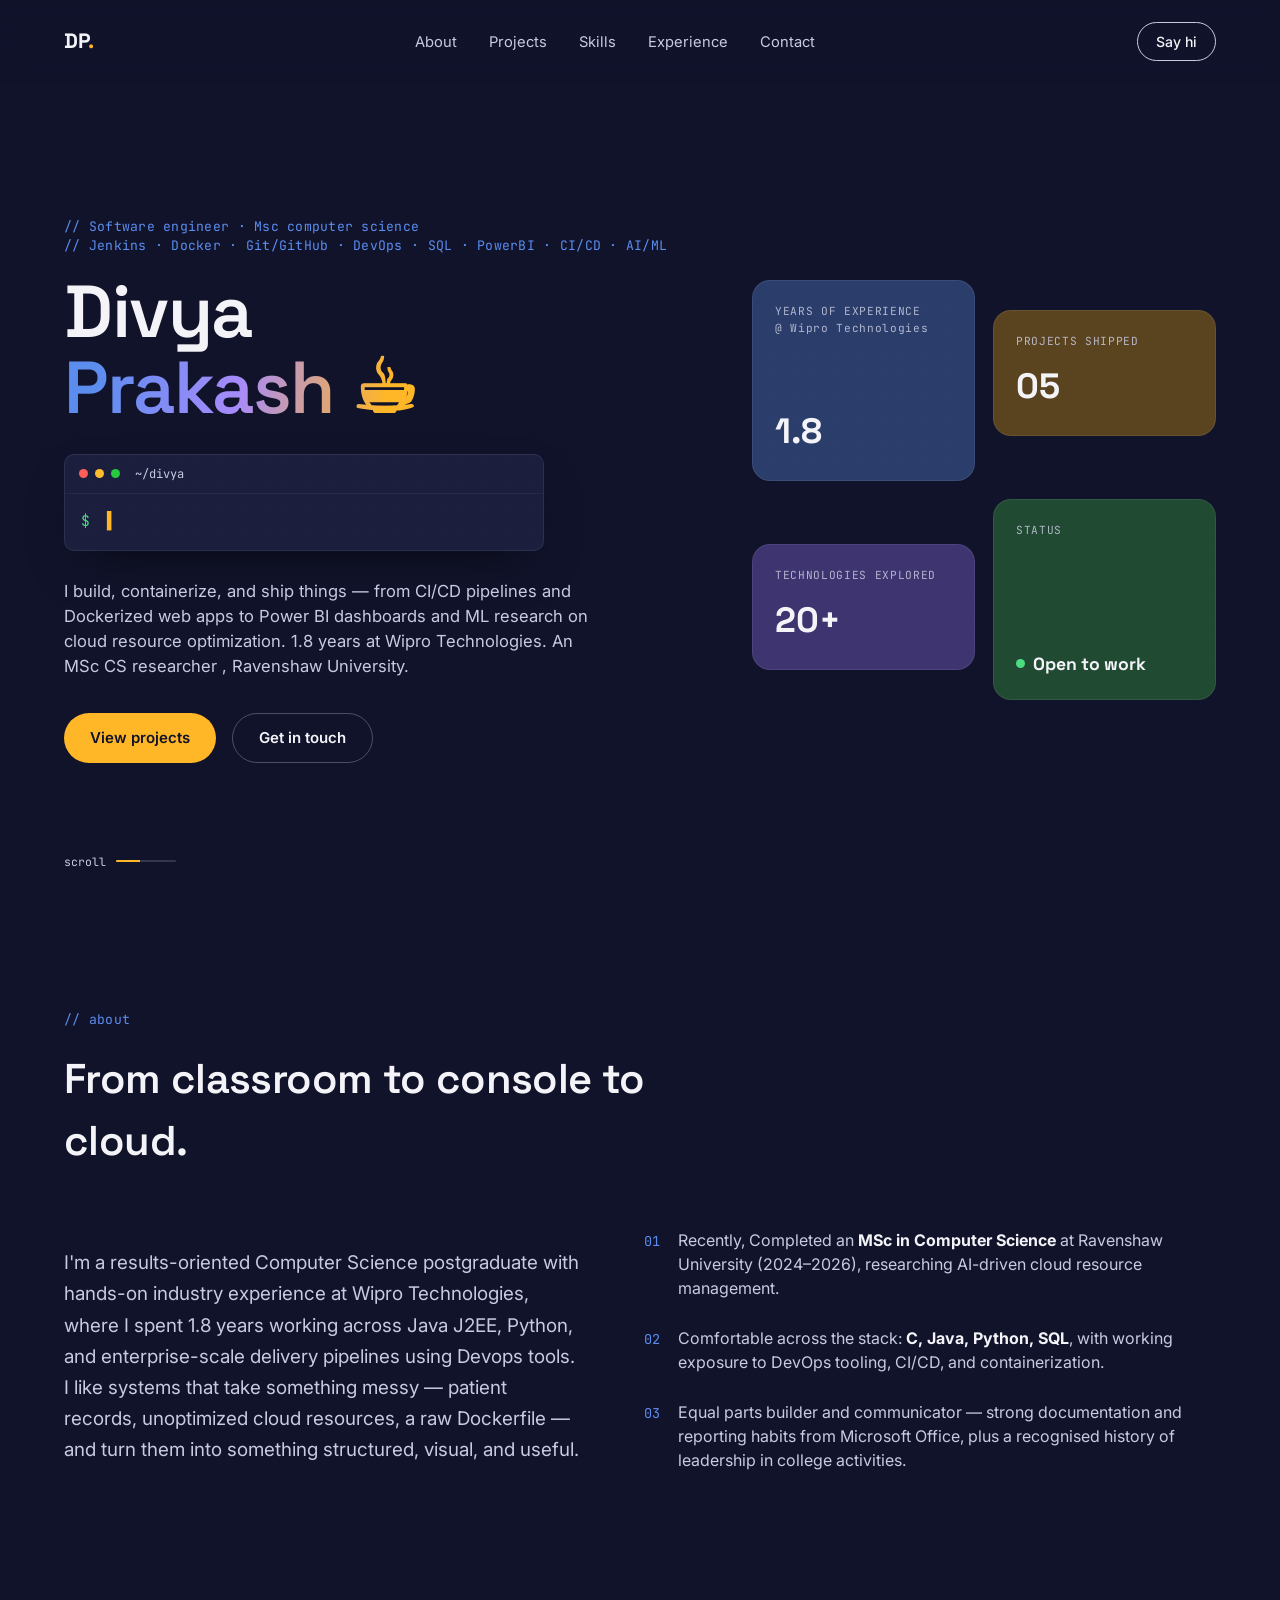
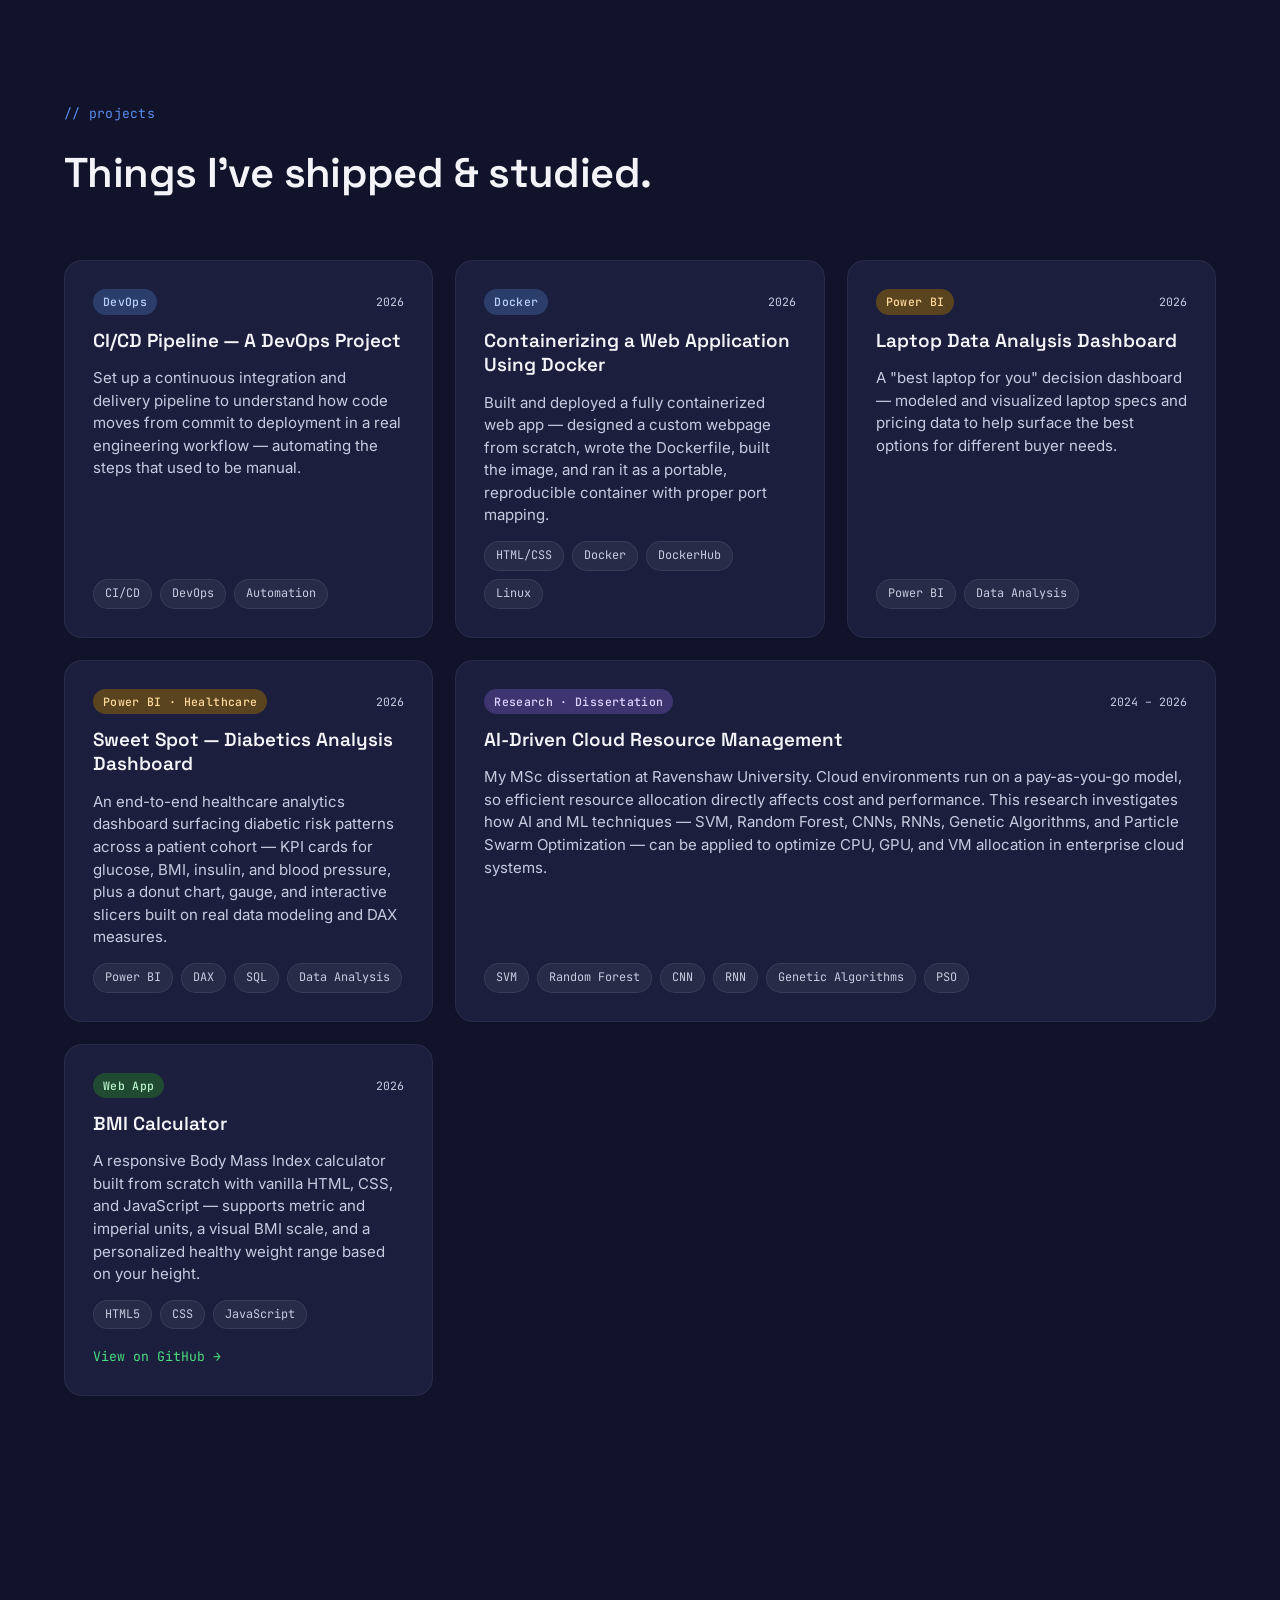
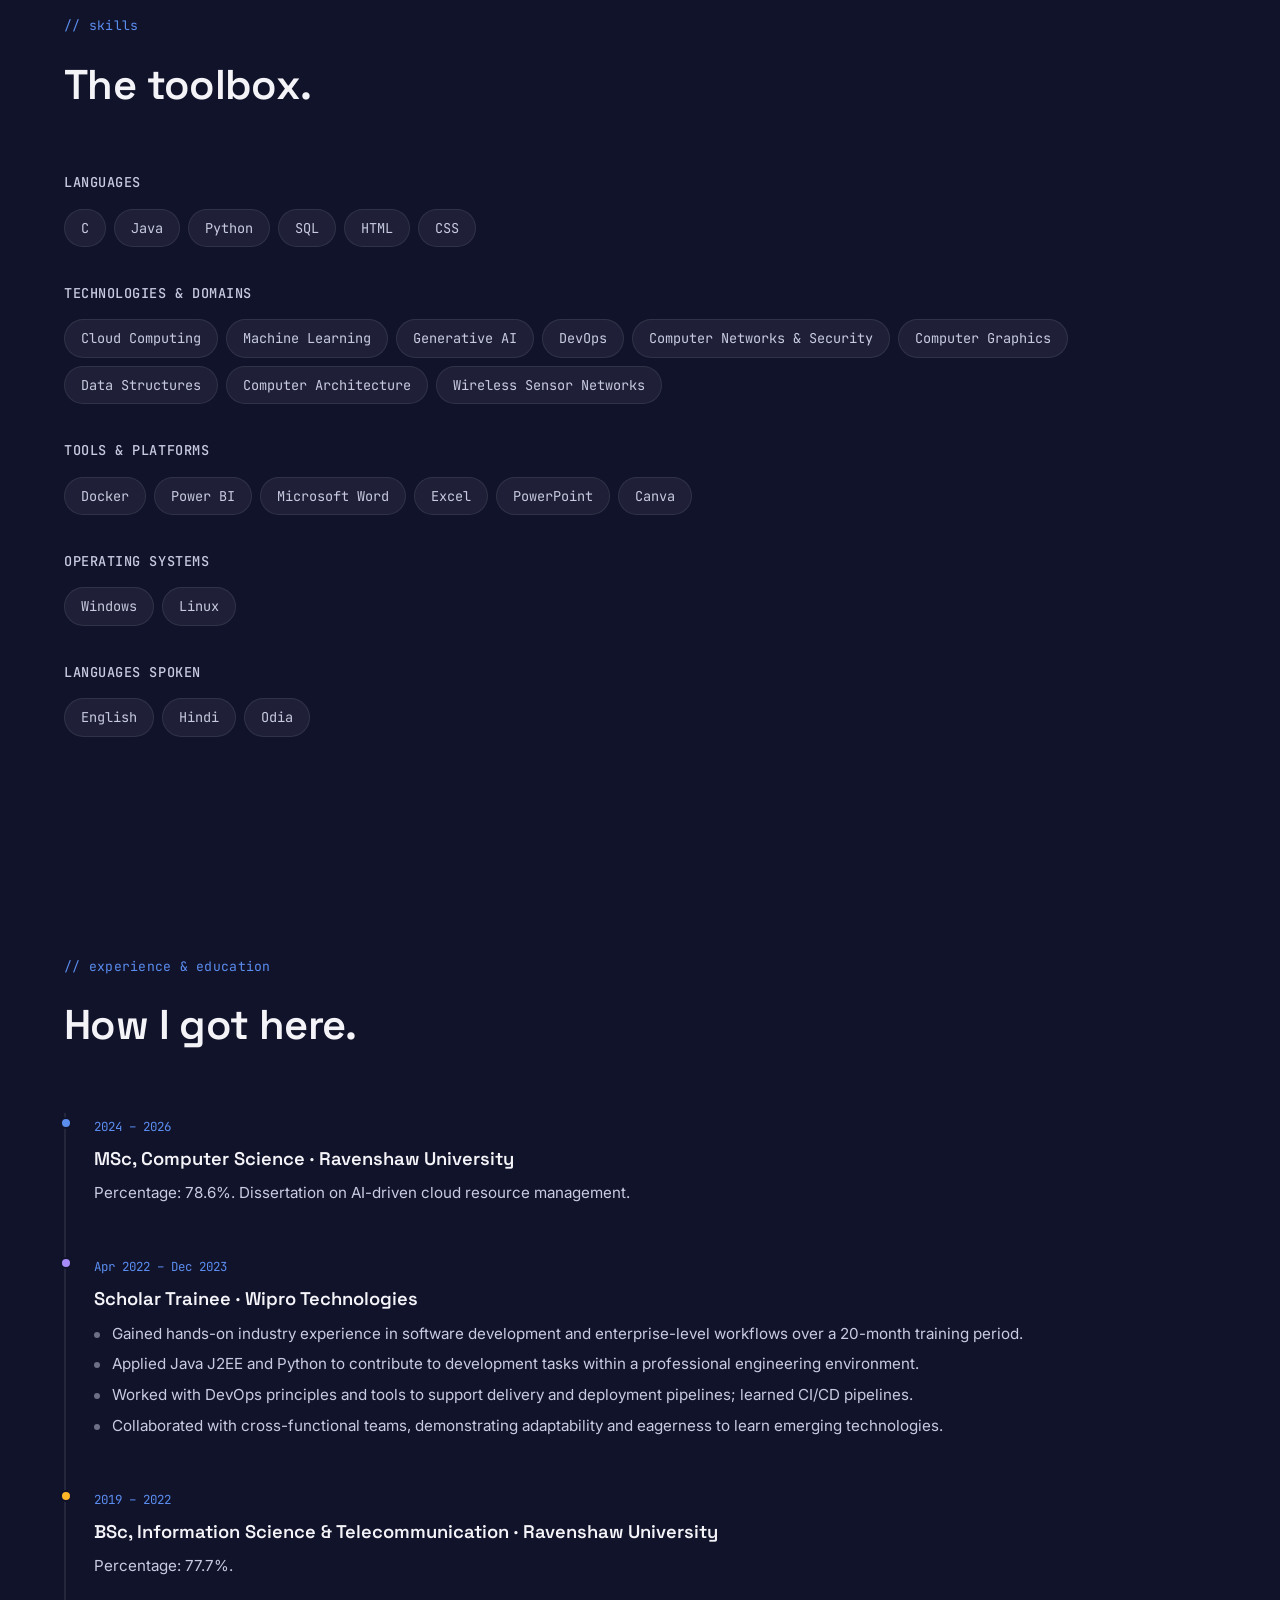
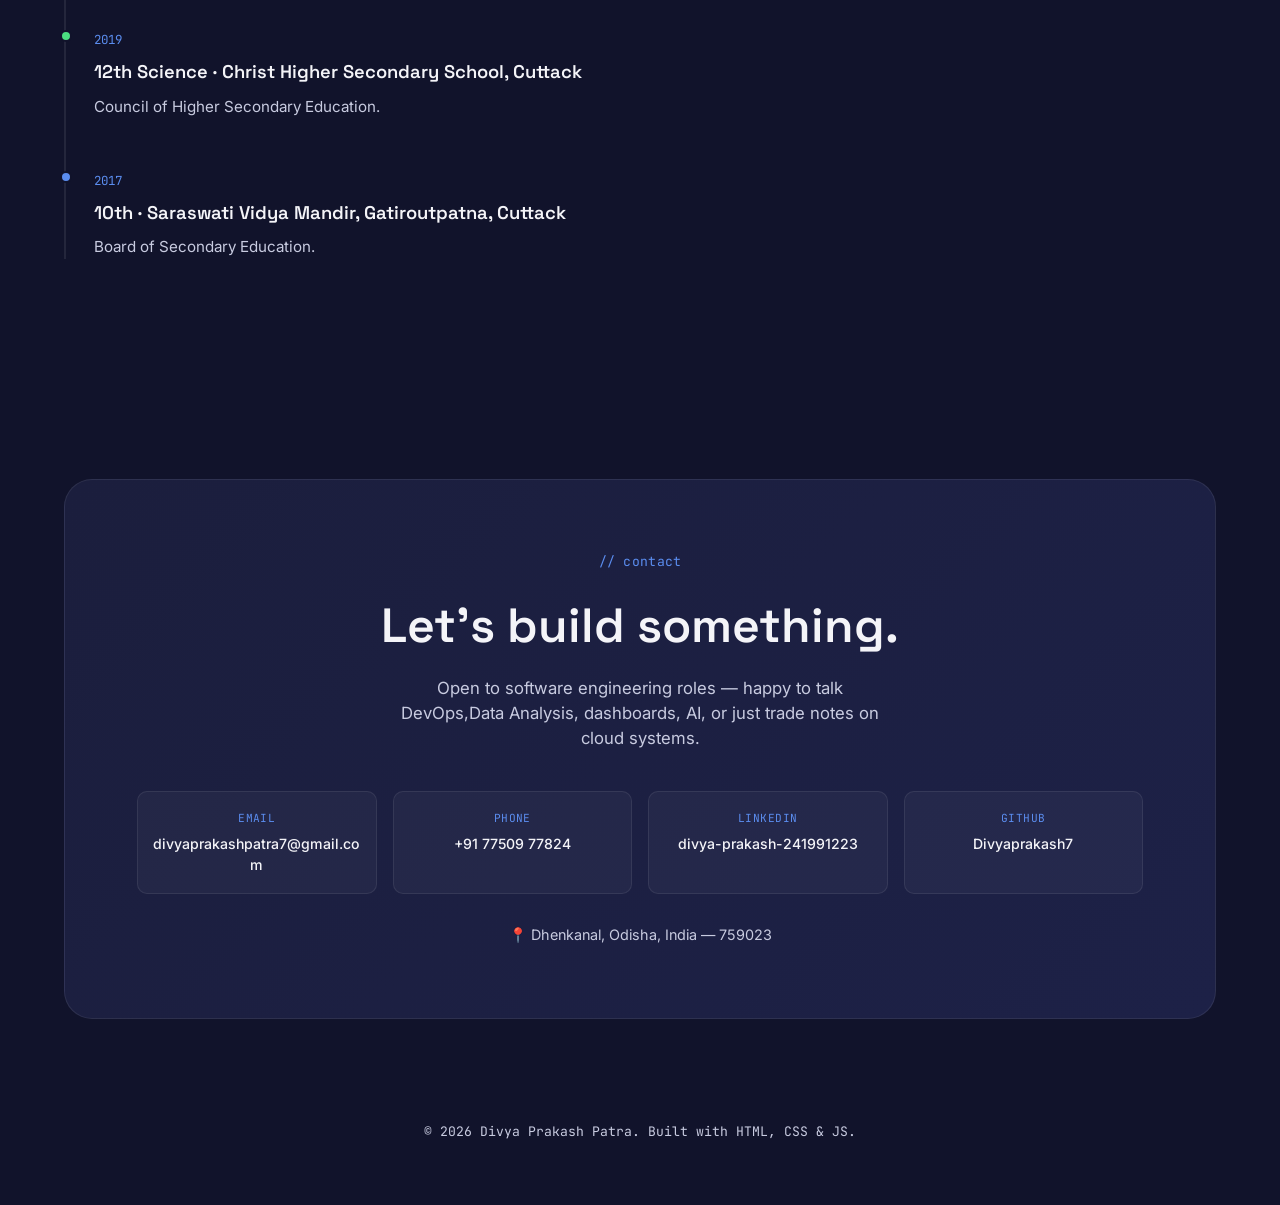
==== index.html @ 9c036144 "my firstv portfolio" ====
<!DOCTYPE html>
<html lang="en">
<head>
<meta charset="UTF-8">
<meta name="viewport" content="width=device-width, initial-scale=1.0">
<title>Divya Prakash Patra — Software Engineer</title>
<meta name="description" content="Portfolio of Divya Prakash Patra — Software Engineer, MSc Computer Science, building DevOps pipelines, dashboards, and AI-driven cloud research.">
<link rel="preconnect" href="https://fonts.googleapis.com">
<link rel="preconnect" href="https://fonts.gstatic.com" crossorigin>
<link href="https://fonts.googleapis.com/css2?family=Space+Grotesk:wght@500;600;700&family=Inter:wght@400;500;600;700&family=JetBrains+Mono:wght@400;500;600&display=swap" rel="stylesheet">
<link rel="stylesheet" href="style.css">
</head>
<body>

<div class="noise"></div>

<header class="nav">
  <a href="#top" class="nav__brand">DP<span class="dot">.</span></a>
  <nav class="nav__links">
    <a href="#about">About</a>
    <a href="#projects">Projects</a>
    <a href="#skills">Skills</a>
    <a href="#experience">Experience</a>
    <a href="#contact">Contact</a>
  </nav>
  <a href="#contact" class="nav__cta">Say hi</a>
  <button class="nav__burger" id="burger" aria-label="Toggle menu" aria-expanded="false">
    <span></span><span></span><span></span>
  </button>
</header>

<div class="mobile-menu" id="mobileMenu">
  <a href="#about">About</a>
  <a href="#projects">Projects</a>
  <a href="#skills">Skills</a>
  <a href="#experience">Experience</a>
  <a href="#contact">Contact</a>
</div>

<main id="top">

  <!-- HERO -->
  <section class="hero">
    <div class="hero__grid">
      <div class="hero__copy">
        <p class="eyebrow">// Software engineer · Msc computer science 
          <br>// Jenkins · Docker · Git/GitHub · DevOps · SQL  · PowerBI · CI/CD ·   AI/ML </p>
        <h1 class="hero__title">
          Divya<br>
          <span class="accent-sweep">Prakash ☕︎</span>
        </h1>
        <div class="terminal" id="terminal" aria-hidden="true">
          <div class="terminal__bar">
            <span class="dotr"></span><span class="dotr"></span><span class="dotr"></span>
            <span class="terminal__label">~/divya</span>
          </div>
          <div class="terminal__body">
            <span class="prompt">$</span> <span id="typed"></span><span class="cursor">▌</span>
          </div>
        </div>
        <p class="hero__sub">
          I build, containerize, and ship things — from CI/CD pipelines and Dockerized
          web apps to Power BI dashboards and ML research on cloud resource optimization.
          1.8 years at Wipro Technologies. An MSc CS researcher , Ravenshaw University.
        </p>
        <div class="hero__actions">
          <a href="#projects" class="btn btn--primary">View projects</a>
          <a href="#contact" class="btn btn--ghost">Get in touch</a>
        </div>
      </div>

      <div class="hero__panel" aria-hidden="true">
        <div class="kpi-card kpi-card--1">
          <span class="kpi-card__label">YEARS OF EXPERIENCE<br>@ Wipro Technologies</span>
          <span class="kpi-card__value">1.8</span>
        </div>
        <div class="kpi-card kpi-card--2">
          <span class="kpi-card__label">PROJECTS SHIPPED</span>
          <span class="kpi-card__value">05</span>
        </div>
        <div class="kpi-card kpi-card--3">
          <span class="kpi-card__label">TECHNOLOGIES EXPLORED</span>
          <span class="kpi-card__value">20+</span>
        </div>
        <div class="kpi-card kpi-card--4">
          <span class="kpi-card__label">STATUS</span>
          <span class="kpi-card__value kpi-card__value--status">
            <span class="pulse-dot"></span>Open to work
          </span>
        </div>
      </div>
    </div>
    <div class="scroll-cue" aria-hidden="true">
      <span>scroll</span>
      <div class="scroll-line"><div class="scroll-line__fill"></div></div>
    </div>
  </section>

  <!-- ABOUT -->
  <section class="about" id="about">
    <div class="section-head">
      <p class="eyebrow">// about</p>
      <h2>From classroom to console to cloud.</h2>
    </div>
    <div class="about__grid">
      <p class="about__lead">
        I'm a results-oriented Computer Science postgraduate with hands-on industry
        experience at Wipro Technologies, where I spent 1.8 years working across
        Java J2EE, Python, and enterprise-scale delivery pipelines using Devops tools. I like systems
        that take something messy — patient records, unoptimized cloud resources,
        a raw Dockerfile — and turn them into something structured, visual, and useful.
      </p>
      <div class="about__facts">
        <div class="fact">
          <span class="fact__num">01</span>
          <p>Recently, Completed an <strong>MSc in Computer Science</strong> at Ravenshaw
            University (2024–2026), researching AI-driven cloud resource management.</p>
        </div>
        <div class="fact">
          <span class="fact__num">02</span>
          <p>Comfortable across the stack: <strong>C, Java, Python, SQL</strong>, with
            working exposure to DevOps tooling, CI/CD, and containerization.</p>
        </div>
        <div class="fact">
          <span class="fact__num">03</span>
          <p>Equal parts builder and communicator — strong documentation and reporting
            habits from Microsoft Office, plus a recognised history of leadership in
            college activities.</p>
        </div>
      </div>
    </div>
  </section>

  <!-- PROJECTS -->
  <section class="projects" id="projects">
    <div class="section-head">
      <p class="eyebrow">// projects</p>
      <h2>Things I've shipped &amp; studied.</h2>
    </div>

    <div class="project-grid">

      <article class="project-card project-card--blue">
        <div class="project-card__top">
          <span class="project-card__tag">DevOps</span>
          <span class="project-card__date">2026</span>
        </div>
        <h3>CI/CD Pipeline — A DevOps Project</h3>
        <p>Set up a continuous integration and delivery pipeline to understand how code
          moves from commit to deployment in a real engineering workflow — automating
          the steps that used to be manual.</p>
        <div class="chip-row">
          <span class="chip">CI/CD</span><span class="chip">DevOps</span><span class="chip">Automation</span>
        </div>
      </article>

      <article class="project-card project-card--blue">
        <div class="project-card__top">
          <span class="project-card__tag">Docker</span>
          <span class="project-card__date">2026</span>
        </div>
        <h3>Containerizing a Web Application Using Docker</h3>
        <p>Built and deployed a fully containerized web app — designed a custom
          webpage from scratch, wrote the Dockerfile, built the image, and ran it as
          a portable, reproducible container with proper port mapping.</p>
        <div class="chip-row">
          <span class="chip">HTML/CSS</span><span class="chip">Docker</span><span class="chip">DockerHub</span><span class="chip">Linux</span>
        </div>
      </article>

      <article class="project-card project-card--amber">
        <div class="project-card__top">
          <span class="project-card__tag">Power BI</span>
          <span class="project-card__date">2026</span>
        </div>
        <h3>Laptop Data Analysis Dashboard</h3>
        <p>A "best laptop for you" decision dashboard — modeled and visualized laptop
          specs and pricing data to help surface the best options for different
          buyer needs.</p>
        <div class="chip-row">
          <span class="chip">Power BI</span><span class="chip">Data Analysis</span>
        </div>
      </article>

      <article class="project-card project-card--amber">
        <div class="project-card__top">
          <span class="project-card__tag">Power BI · Healthcare</span>
          <span class="project-card__date">2026</span>
        </div>
        <h3>Sweet Spot — Diabetics Analysis Dashboard</h3>
        <p>An end-to-end healthcare analytics dashboard surfacing diabetic risk
          patterns across a patient cohort — KPI cards for glucose, BMI, insulin,
          and blood pressure, plus a donut chart, gauge, and interactive slicers
          built on real data modeling and DAX measures.</p>
        <div class="chip-row">
          <span class="chip">Power BI</span><span class="chip">DAX</span><span class="chip">SQL</span><span class="chip">Data Analysis</span>
        </div>
      </article>

      <article class="project-card project-card--violet project-card--wide">
        <div class="project-card__top">
          <span class="project-card__tag">Research · Dissertation</span>
          <span class="project-card__date">2024 – 2026</span>
        </div>
        <h3>AI-Driven Cloud Resource Management</h3>
        <p>My MSc dissertation at Ravenshaw University. Cloud environments run on a
          pay-as-you-go model, so efficient resource allocation directly affects cost
          and performance. This research investigates how AI and ML techniques —
          SVM, Random Forest, CNNs, RNNs, Genetic Algorithms, and Particle Swarm
          Optimization — can be applied to optimize CPU, GPU, and VM allocation in
          enterprise cloud systems.</p>
        <div class="chip-row">
          <span class="chip">SVM</span><span class="chip">Random Forest</span><span class="chip">CNN</span><span class="chip">RNN</span><span class="chip">Genetic Algorithms</span><span class="chip">PSO</span>
        </div>
      </article>

      <article class="project-card project-card--green">
        <div class="project-card__top">
          <span class="project-card__tag">Web App</span>
          <span class="project-card__date">2026</span>
        </div>
        <h3>BMI Calculator</h3>
        <p>A responsive Body Mass Index calculator built from scratch with vanilla
          HTML, CSS, and JavaScript — supports metric and imperial units, a visual
          BMI scale, and a personalized healthy weight range based on your height.</p>
        <div class="chip-row">
          <span class="chip">HTML5</span><span class="chip">CSS</span><span class="chip">JavaScript</span>
        </div>
        <a href="https://github.com/Divyaprakash7/BMI" target="_blank" rel="noopener" class="project-card__link">
          View on GitHub →
        </a>
      </article>

    </div>
  </section>

  <!-- SKILLS -->
  <section class="skills" id="skills">
    <div class="section-head">
      <p class="eyebrow">// skills</p>
      <h2>The toolbox.</h2>
    </div>
    <div class="skills__grid">
      <div class="skill-block">
        <h3>Languages</h3>
        <div class="chip-row">
          <span class="chip chip--lg">C</span>
          <span class="chip chip--lg">Java</span>
          <span class="chip chip--lg">Python</span>
          <span class="chip chip--lg">SQL</span>
          <span class="chip chip--lg">HTML</span>
          <span class="chip chip--lg">CSS</span>
        </div>
      </div>
      <div class="skill-block">
        <h3>Technologies &amp; Domains</h3>
        <div class="chip-row">
          <span class="chip chip--lg">Cloud Computing</span>
          <span class="chip chip--lg">Machine Learning</span>
          <span class="chip chip--lg">Generative AI</span>
          <span class="chip chip--lg">DevOps</span>
          <span class="chip chip--lg">Computer Networks &amp; Security</span>
          <span class="chip chip--lg">Computer Graphics</span>
          <span class="chip chip--lg">Data Structures</span>
          <span class="chip chip--lg">Computer Architecture</span>
          <span class="chip chip--lg">Wireless Sensor Networks</span>
        </div>
      </div>
      <div class="skill-block">
        <h3>Tools &amp; Platforms</h3>
        <div class="chip-row">
          <span class="chip chip--lg">Docker</span>
          <span class="chip chip--lg">Power BI</span>
          <span class="chip chip--lg">Microsoft Word</span>
          <span class="chip chip--lg">Excel</span>
          <span class="chip chip--lg">PowerPoint</span>
          <span class="chip chip--lg">Canva</span>
        </div>
      </div>
      <div class="skill-block">
        <h3>Operating Systems</h3>
        <div class="chip-row">
          <span class="chip chip--lg">Windows</span>
          <span class="chip chip--lg">Linux</span>
        </div>
      </div>
      <div class="skill-block">
        <h3>Languages spoken</h3>
        <div class="chip-row">
          <span class="chip chip--lg">English</span>
          <span class="chip chip--lg">Hindi</span>
          <span class="chip chip--lg">Odia</span>
        </div>
      </div>
    </div>
  </section>

  <!-- EXPERIENCE / EDUCATION -->
  <section class="timeline" id="experience">
    <div class="section-head">
      <p class="eyebrow">// experience &amp; education</p>
      <h2>How I got here.</h2>
    </div>

    <div class="timeline__track">

      <div class="t-item">
        <div class="t-item__dot t-item__dot--blue"></div>
        <div class="t-item__content">
           <span class="t-item__date">2024 – 2026</span>
          <h3>MSc, Computer Science · Ravenshaw University</h3>
          <p>Percentage: 78.6%. Dissertation on AI-driven cloud resource management.</p>

        </div>
      </div>

      <div class="t-item">
        <div class="t-item__dot t-item__dot--violet"></div>
        <div class="t-item__content">
           <span class="t-item__date">Apr 2022 – Dec 2023</span>
          <h3>Scholar Trainee · Wipro Technologies</h3>
          <ul>
            <li>Gained hands-on industry experience in software development and enterprise-level workflows over a 20-month training period.</li>
            <li>Applied Java J2EE and Python to contribute to development tasks within a professional engineering environment.</li>
            <li>Worked with DevOps principles and tools to support delivery and deployment pipelines; learned CI/CD pipelines.</li>
            <li>Collaborated with cross-functional teams, demonstrating adaptability and eagerness to learn emerging technologies.</li>
          </ul>
        </div>
      </div>

      <div class="t-item">
        <div class="t-item__dot t-item__dot--amber"></div>
        <div class="t-item__content">
          <span class="t-item__date">2019 – 2022</span>
          <h3>BSc, Information Science &amp; Telecommunication · Ravenshaw University</h3>
          <p>Percentage: 77.7%.</p>
        </div>
      </div>

      <div class="t-item">
        <div class="t-item__dot t-item__dot--green"></div>
        <div class="t-item__content">
          <span class="t-item__date">2019</span>
          <h3>12th Science · Christ Higher Secondary School, Cuttack</h3>
          <p>Council of Higher Secondary Education.</p>
        </div>
      </div>

      <div class="t-item">
        <div class="t-item__dot t-item__dot--blue"></div>
        <div class="t-item__content">
          <span class="t-item__date">2017</span>
          <h3>10th · Saraswati Vidya Mandir, Gatiroutpatna, Cuttack</h3>
          <p>Board of Secondary Education.</p>
        </div>
      </div>

    </div>
  </section>

  <!-- CONTACT -->
  <section class="contact" id="contact">
    <div class="contact__card">
      <p class="eyebrow">// contact</p>
      <h2>Let's build something.</h2>
      <p class="contact__sub">Open to software engineering roles — happy to talk DevOps,Data Analysis,
        dashboards, AI, or just trade notes on cloud systems.</p>

      <div class="contact__grid">
        <a class="contact__item" href="mailto:divyaprakashpatra7@gmail.com">
          <span class="contact__label">Email</span>
          <span class="contact__value">divyaprakashpatra7@gmail.com</span>
        </a>
        <a class="contact__item" href="tel:+917750977824">
          <span class="contact__label">Phone</span>
          <span class="contact__value">+91 77509 77824</span>
        </a>
        <a class="contact__item" href="https://www.linkedin.com/in/divya-prakash-241991223/" target="_blank" rel="noopener">
          <span class="contact__label">LinkedIn</span>
          <span class="contact__value">divya-prakash-241991223</span>
        </a>
        <a class="contact__item" href="https://github.com/Divyaprakash7" target="_blank" rel="noopener">
          <span class="contact__label">GitHub</span>
          <span class="contact__value">Divyaprakash7</span>
        </a>
      </div>

      <p class="contact__location">📍 Dhenkanal, Odisha, India — 759023</p>
    </div>
  </section>

</main>

<footer class="footer">
  <p>© <span id="year"></span> Divya Prakash Patra. Built with HTML, CSS &amp; JS.</p>
</footer>

<script src="script.js"></script>
</body>
</html>
---- style.css ----
/* ===========================================================
   DIVYA PRAKASH PATRA — PORTFOLIO
   Design tokens
=========================================================== */
:root {
  --ink:        #11132B;
  --ink-2:      #1B1E3D;
  --paper:      #F4F4F8;
  --paper-dim:  #C8CBE0;
  --blue:       #5B8DEF;
  --blue-soft:  #2A3D6B;
  --amber:      #FFB627;
  --amber-soft: #5A4420;
  --violet:     #A78BFA;
  --violet-soft:#3D3470;
  --green:      #4ADE80;
  --green-soft: #214A33;

  --display: "Space Grotesk", "Inter", sans-serif;
  --body: "Inter", sans-serif;
  --mono: "JetBrains Mono", monospace;

  --radius: 18px;
  --radius-sm: 10px;
  --ease: cubic-bezier(.16,.84,.44,1);
}

* { box-sizing: border-box; }
html { scroll-behavior: smooth; }

@media (prefers-reduced-motion: reduce) {
  html { scroll-behavior: auto; }
  *, *::before, *::after { animation-duration: 0.001ms !important; animation-iteration-count: 1 !important; transition-duration: 0.001ms !important; }
}

body {
  margin: 0;
  background: var(--ink);
  color: var(--paper);
  font-family: var(--body);
  line-height: 1.5;
  -webkit-font-smoothing: antialiased;
  overflow-x: hidden;
}

a { color: inherit; text-decoration: none; }
ul { margin: 0; padding: 0; list-style: none; }
h1,h2,h3 { font-family: var(--display); margin: 0; font-weight: 600; }

.noise {
  position: fixed; inset: 0; pointer-events: none; z-index: 1;
  background-image: radial-gradient(circle at 1px 1px, rgba(255,255,255,0.035) 1px, transparent 1px);
  background-size: 22px 22px;
  mix-blend-mode: overlay;
}

::selection { background: var(--amber); color: var(--ink); }

:focus-visible {
  outline: 2px solid var(--amber);
  outline-offset: 3px;
  border-radius: 4px;
}

/* ===========================================================
   NAV
=========================================================== */
.nav {
  position: fixed; top: 0; left: 0; right: 0; z-index: 50;
  display: flex; align-items: center; justify-content: space-between;
  padding: 22px 5vw;
  backdrop-filter: blur(10px);
  background: linear-gradient(to bottom, rgba(17,19,43,0.85), rgba(17,19,43,0));
}
.nav__brand {
  font-family: var(--display); font-weight: 700; font-size: 1.3rem; letter-spacing: -0.02em;
}
.nav__brand .dot { color: var(--amber); }
.nav__links { display: flex; gap: 32px; }
.nav__links a {
  font-size: 0.92rem; color: var(--paper-dim); transition: color .2s var(--ease);
  position: relative;
}
.nav__links a:hover { color: var(--paper); }
.nav__links a::after {
  content: ""; position: absolute; left: 0; bottom: -6px; height: 2px; width: 0;
  background: var(--amber); transition: width .25s var(--ease);
}
.nav__links a:hover::after { width: 100%; }

.nav__cta {
  border: 1.5px solid var(--paper-dim);
  padding: 8px 18px; border-radius: 999px; font-size: 0.88rem; font-weight: 500;
  transition: all .2s var(--ease);
}
.nav__cta:hover { background: var(--amber); color: var(--ink); border-color: var(--amber); }

.nav__burger {
  display: none; flex-direction: column; justify-content: center; gap: 5px;
  width: 36px; height: 36px; background: none; border: none; cursor: pointer; padding: 0;
}
.nav__burger span { width: 100%; height: 2px; background: var(--paper); border-radius: 2px; transition: all .25s var(--ease); }
.nav__burger[aria-expanded="true"] span:nth-child(1) { transform: translateY(7px) rotate(45deg); }
.nav__burger[aria-expanded="true"] span:nth-child(2) { opacity: 0; }
.nav__burger[aria-expanded="true"] span:nth-child(3) { transform: translateY(-7px) rotate(-45deg); }

.mobile-menu {
  display: none; flex-direction: column; position: fixed; top: 0; right: 0; height: 100vh; width: 72vw; max-width: 320px;
  background: var(--ink-2); z-index: 60; padding: 100px 32px 32px; gap: 26px;
  transform: translateX(100%); transition: transform .3s var(--ease);
}
.mobile-menu.open { transform: translateX(0); }
.mobile-menu a { font-family: var(--display); font-size: 1.3rem; font-weight: 500; }

/* ===========================================================
   HERO
=========================================================== */
.hero {
  min-height: 100vh;
  display: flex; flex-direction: column; justify-content: center;
  padding: 140px 5vw 60px;
  position: relative;
}
.hero__grid {
  display: grid; grid-template-columns: 1.15fr 0.85fr; gap: 60px; align-items: center;
  max-width: 1280px; margin: 0 auto; width: 100%;
}
.eyebrow {
  font-family: var(--mono); font-size: 0.82rem; color: var(--blue);
  letter-spacing: 0.02em; margin: 0 0 18px;
}
.hero__title {
  font-size: clamp(2.6rem, 6vw, 4.6rem); line-height: 1.03; letter-spacing: -0.02em;
  margin-bottom: 28px;
}
.accent-sweep {
  background: linear-gradient(100deg, var(--blue) 10%, var(--violet) 50%, var(--amber) 90%);
  -webkit-background-clip: text; background-clip: text; color: transparent;
}

.terminal {
  background: var(--ink-2); border: 1px solid rgba(255,255,255,0.08);
  border-radius: var(--radius-sm); margin-bottom: 28px; max-width: 480px;
  box-shadow: 0 20px 50px -20px rgba(0,0,0,0.6);
}
.terminal__bar {
  display: flex; align-items: center; gap: 7px; padding: 10px 14px;
  border-bottom: 1px solid rgba(255,255,255,0.06);
}
.dotr { width: 9px; height: 9px; border-radius: 50%; background: #4b4f78; }
.dotr:nth-child(1) { background: #ff5f56; }
.dotr:nth-child(2) { background: #ffbd2e; }
.dotr:nth-child(3) { background: #27c93f; }
.terminal__label { margin-left: 8px; font-family: var(--mono); font-size: 0.75rem; color: var(--paper-dim); }
.terminal__body { padding: 16px 16px 18px; font-family: var(--mono); font-size: 0.92rem; min-height: 26px; }
.prompt { color: var(--green); margin-right: 8px; }
#typed { color: var(--paper); }
.cursor { color: var(--amber); animation: blink 1s step-end infinite; }
@keyframes blink { 50% { opacity: 0; } }

.hero__sub {
  color: var(--paper-dim); font-size: 1.04rem; max-width: 540px; margin-bottom: 34px;
}

.hero__actions { display: flex; gap: 16px; flex-wrap: wrap; }
.btn {
  padding: 13px 26px; border-radius: 999px; font-weight: 600; font-size: 0.94rem;
  transition: all .22s var(--ease); display: inline-flex; align-items: center; gap: 8px;
}
.btn--primary { background: var(--amber); color: var(--ink); }
.btn--primary:hover { transform: translateY(-2px); box-shadow: 0 12px 24px -8px rgba(255,182,39,0.4); }
.btn--ghost { border: 1.5px solid rgba(255,255,255,0.25); color: var(--paper); }
.btn--ghost:hover { border-color: var(--paper); background: rgba(255,255,255,0.05); }

/* hero panel - kpi cards */
.hero__panel {
  position: relative; height: 420px; display: grid; grid-template-columns: 1fr 1fr;
  grid-template-rows: 1fr 1fr; gap: 18px;
}
.kpi-card {
  border-radius: var(--radius); padding: 22px; display: flex; flex-direction: column; justify-content: space-between;
  border: 1px solid rgba(255,255,255,0.08);
  animation: float 7s ease-in-out infinite;
}
.kpi-card--1 { background: var(--blue-soft); animation-delay: 0s; }
.kpi-card--2 { background: var(--amber-soft); align-self: start; margin-top: 30px; animation-delay: 0.6s; }
.kpi-card--3 { background: var(--violet-soft); align-self: end; margin-bottom: 30px; animation-delay: 1.2s; }
.kpi-card--4 { background: var(--green-soft); animation-delay: 1.8s; }
@keyframes float { 0%,100% { transform: translateY(0); } 50% { transform: translateY(-10px); } }

.kpi-card__label {
  font-family: var(--mono); font-size: 0.7rem; letter-spacing: 0.06em; color: var(--paper-dim); opacity: 0.85;
}
.kpi-card__value { font-family: var(--display); font-size: 2.2rem; font-weight: 700; margin-top: 10px; }
.kpi-card__value--status { font-size: 1.1rem; display: flex; align-items: center; gap: 8px; }
.pulse-dot {
  width: 9px; height: 9px; border-radius: 50%; background: var(--green);
  box-shadow: 0 0 0 0 rgba(74,222,128,0.7);
  animation: pulse 1.8s infinite;
}
@keyframes pulse {
  0% { box-shadow: 0 0 0 0 rgba(74,222,128,0.6); }
  70% { box-shadow: 0 0 0 10px rgba(74,222,128,0); }
  100% { box-shadow: 0 0 0 0 rgba(74,222,128,0); }
}

.scroll-cue {
  position: absolute; bottom: 30px; left: 5vw; display: flex; align-items: center; gap: 10px;
  font-family: var(--mono); font-size: 0.72rem; color: var(--paper-dim);
}
.scroll-line { width: 60px; height: 2px; background: rgba(255,255,255,0.15); border-radius: 2px; overflow: hidden; }
.scroll-line__fill { width: 40%; height: 100%; background: var(--amber); animation: scrollFill 2s ease-in-out infinite; }
@keyframes scrollFill { 0%,100% { transform: translateX(-10%); } 50% { transform: translateX(150%); } }

/* ===========================================================
   SECTION SHARED
=========================================================== */
main section { padding: 110px 5vw; max-width: 1280px; margin: 0 auto; }
.section-head { margin-bottom: 56px; max-width: 640px; }
.section-head h2 { font-size: clamp(1.9rem, 3.4vw, 2.6rem); letter-spacing: -0.015em; }

/* ===========================================================
   ABOUT
=========================================================== */
.about__grid { display: grid; grid-template-columns: 1fr 1.1fr; gap: 60px; }
.about__lead { font-size: 1.18rem; color: var(--paper-dim); line-height: 1.65; }
.about__facts { display: flex; flex-direction: column; gap: 26px; }
.fact { display: flex; gap: 18px; }
.fact__num { font-family: var(--mono); color: var(--blue); font-size: 0.85rem; padding-top: 3px; flex-shrink: 0; }
.fact p { margin: 0; color: var(--paper-dim); }
.fact strong { color: var(--paper); }

/* ===========================================================
   PROJECTS
=========================================================== */
.project-grid {
  display: grid; grid-template-columns: repeat(3, 1fr); gap: 22px;
}
.project-card {
  background: var(--ink-2); border-radius: var(--radius); padding: 28px;
  border: 1px solid rgba(255,255,255,0.06);
  display: flex; flex-direction: column; gap: 14px;
  transition: transform .25s var(--ease), border-color .25s var(--ease);
}
.project-card:hover { transform: translateY(-6px); border-color: rgba(255,255,255,0.18); }
.project-card--wide { grid-column: span 2; }
.project-card__top { display: flex; justify-content: space-between; align-items: center; }
.project-card__tag {
  font-family: var(--mono); font-size: 0.72rem; letter-spacing: 0.03em;
  padding: 4px 10px; border-radius: 999px; font-weight: 500;
}
.project-card--blue .project-card__tag { background: var(--blue-soft); color: #B9D0FF; }
.project-card--amber .project-card__tag { background: var(--amber-soft); color: #FFDA9C; }
.project-card--violet .project-card__tag { background: var(--violet-soft); color: #E1D4FF; }
.project-card--green .project-card__tag { background: var(--green-soft); color: #B9F4CB; }
.project-card__date { font-family: var(--mono); font-size: 0.72rem; color: var(--paper-dim); }
.project-card h3 { font-size: 1.18rem; line-height: 1.3; }
.project-card p { color: var(--paper-dim); font-size: 0.94rem; margin: 0; flex-grow: 1; }
.project-card__link {
  font-family: var(--mono); font-size: 0.82rem; color: var(--green); margin-top: 4px;
  transition: gap .2s var(--ease);
}
.project-card__link:hover { text-decoration: underline; }

.chip-row { display: flex; flex-wrap: wrap; gap: 8px; }
.chip {
  font-family: var(--mono); font-size: 0.74rem; padding: 5px 11px; border-radius: 999px;
  background: rgba(255,255,255,0.06); color: var(--paper-dim); border: 1px solid rgba(255,255,255,0.08);
}
.chip--lg { font-size: 0.85rem; padding: 8px 16px; }

/* ===========================================================
   SKILLS
=========================================================== */
.skills__grid { display: grid; gap: 36px; }
.skill-block h3 {
  font-family: var(--mono); font-size: 0.85rem; color: var(--paper-dim); font-weight: 500;
  text-transform: uppercase; letter-spacing: 0.04em; margin-bottom: 16px;
}

/* ===========================================================
   TIMELINE
=========================================================== */
.timeline__track { position: relative; padding-left: 28px; border-left: 2px solid rgba(255,255,255,0.08); }
.t-item { position: relative; padding-bottom: 48px; }
.t-item:last-child { padding-bottom: 0; }
.t-item__dot {
  position: absolute; left: -34px; top: 4px; width: 12px; height: 12px; border-radius: 50%;
  border: 2px solid var(--ink);
}
.t-item__dot--blue { background: var(--blue); }
.t-item__dot--violet { background: var(--violet); }
.t-item__dot--amber { background: var(--amber); }
.t-item__dot--green { background: var(--green); }
.t-item__date { font-family: var(--mono); font-size: 0.78rem; color: var(--blue); }
.t-item__content h3 { font-size: 1.15rem; margin: 8px 0 10px; }
.t-item__content p { color: var(--paper-dim); margin: 0; font-size: 0.95rem; }
.t-item__content ul { display: flex; flex-direction: column; gap: 8px; }
.t-item__content li {
  color: var(--paper-dim); font-size: 0.95rem; padding-left: 18px; position: relative;
}
.t-item__content li::before {
  content: ""; position: absolute; left: 0; top: 9px; width: 6px; height: 6px; border-radius: 50%;
  background: var(--paper-dim); opacity: 0.5;
}

/* ===========================================================
   CONTACT
=========================================================== */
.contact { padding-bottom: 60px; }
.contact__card {
  background: linear-gradient(135deg, var(--ink-2), #1d2147);
  border-radius: 28px; padding: clamp(36px, 6vw, 72px);
  border: 1px solid rgba(255,255,255,0.08);
  text-align: center;
}
.contact h2 { font-size: clamp(2rem, 4vw, 3rem); margin: 10px 0 14px; }
.contact__sub { color: var(--paper-dim); max-width: 480px; margin: 0 auto 40px; font-size: 1.05rem; }
.contact__grid {
  display: grid; grid-template-columns: repeat(4, 1fr); gap: 16px; margin-bottom: 30px;
}
.contact__item {
  background: rgba(255,255,255,0.04); border: 1px solid rgba(255,255,255,0.08);
  border-radius: var(--radius-sm); padding: 18px 14px; display: flex; flex-direction: column; gap: 6px;
  transition: all .2s var(--ease);
}
.contact__item:hover { background: rgba(255,255,255,0.08); transform: translateY(-3px); }
.contact__label { font-family: var(--mono); font-size: 0.7rem; color: var(--blue); text-transform: uppercase; letter-spacing: 0.04em; }
.contact__value { font-size: 0.88rem; font-weight: 500; word-break: break-word; }
.contact__location { color: var(--paper-dim); font-size: 0.9rem; margin: 0; }

/* ===========================================================
   FOOTER
=========================================================== */
.footer { text-align: center; padding: 30px 5vw 50px; color: var(--paper-dim); font-size: 0.82rem; font-family: var(--mono); }

/* ===========================================================
   RESPONSIVE
=========================================================== */
@media (max-width: 980px) {
  .nav__links, .nav__cta { display: none; }
  .nav__burger { display: flex; }
  .mobile-menu { display: flex; }

  .hero__grid { grid-template-columns: 1fr; }
  .hero__panel { height: 320px; margin-top: 20px; }
  .about__grid { grid-template-columns: 1fr; gap: 36px; }
  .project-grid { grid-template-columns: repeat(2, 1fr); }
  .project-card--wide { grid-column: span 2; }
  .contact__grid { grid-template-columns: repeat(2, 1fr); }
}

@media (max-width: 640px) {
  main section { padding: 80px 6vw; }
  .hero { padding: 120px 6vw 50px; }
  .project-grid { grid-template-columns: 1fr; }
  .project-card--wide { grid-column: span 1; }
  .contact__grid { grid-template-columns: 1fr 1fr; }
  .kpi-card__value { font-size: 1.7rem; }
}
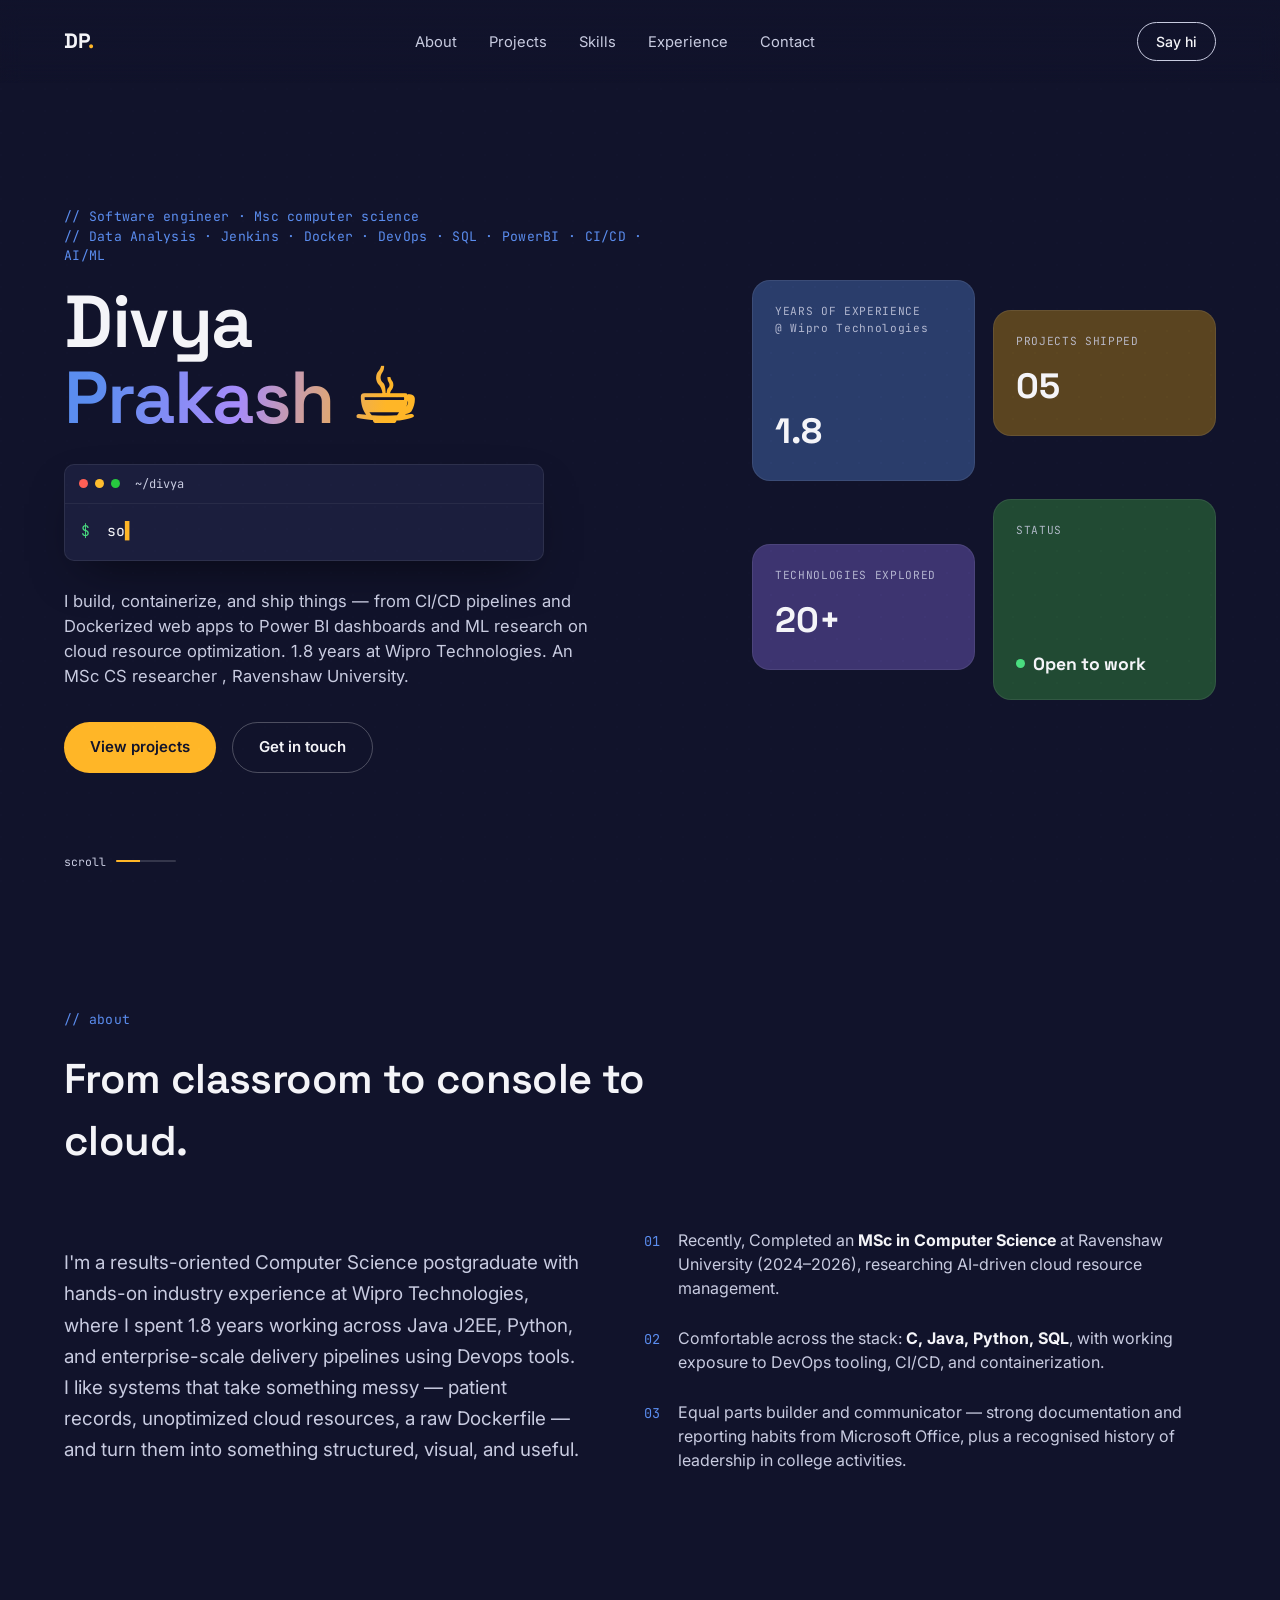
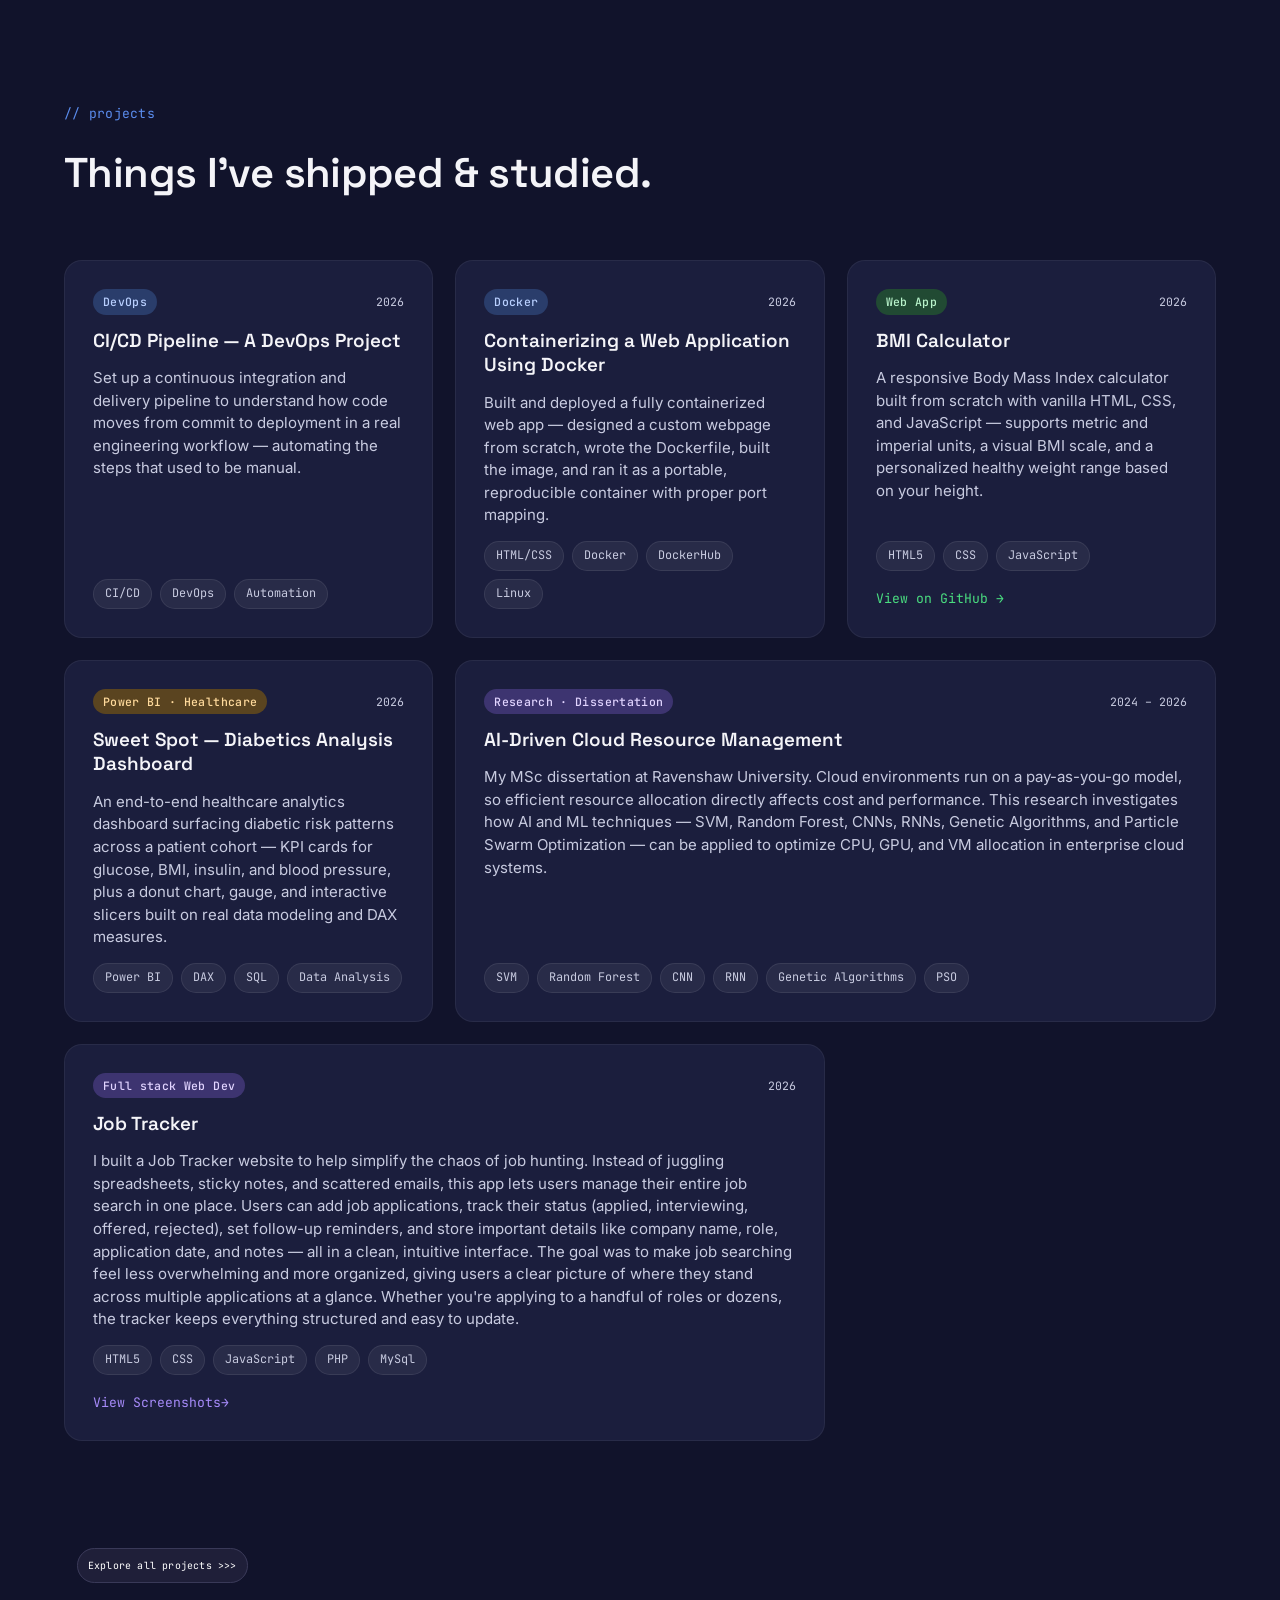
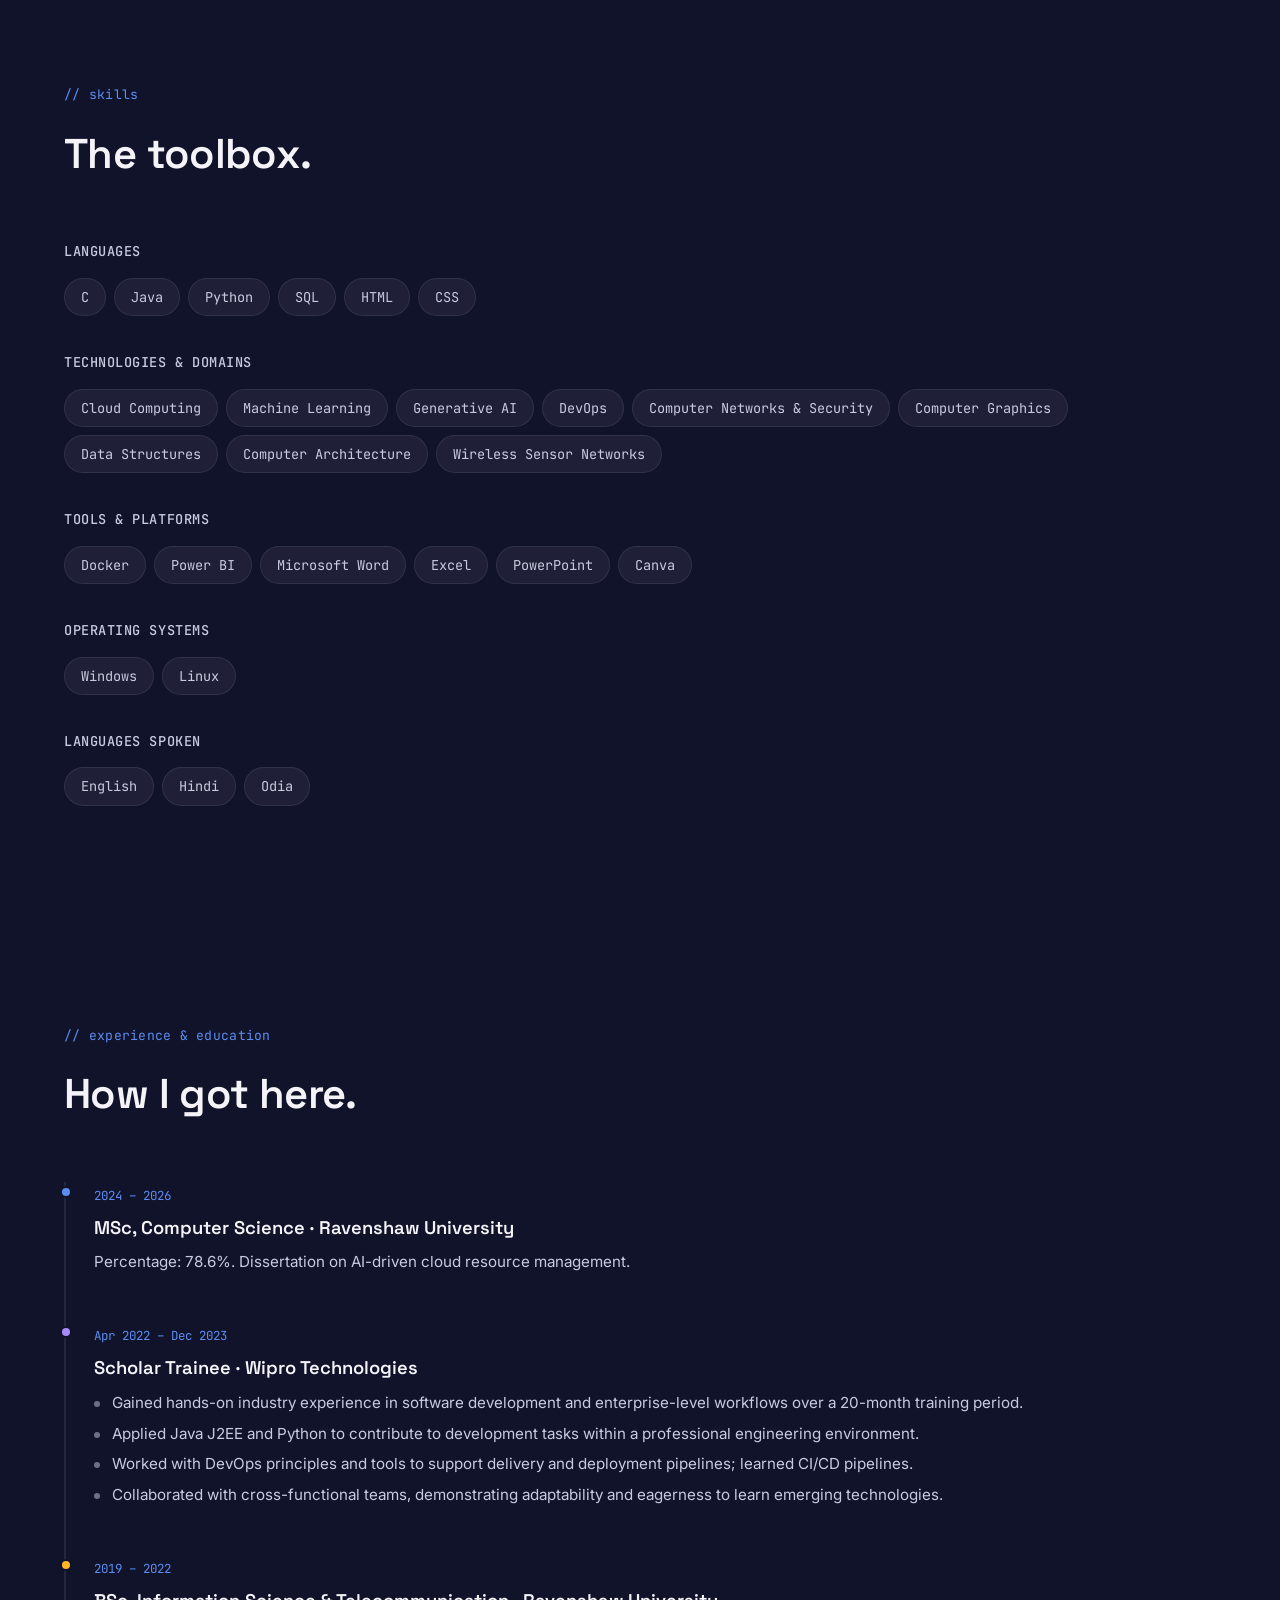
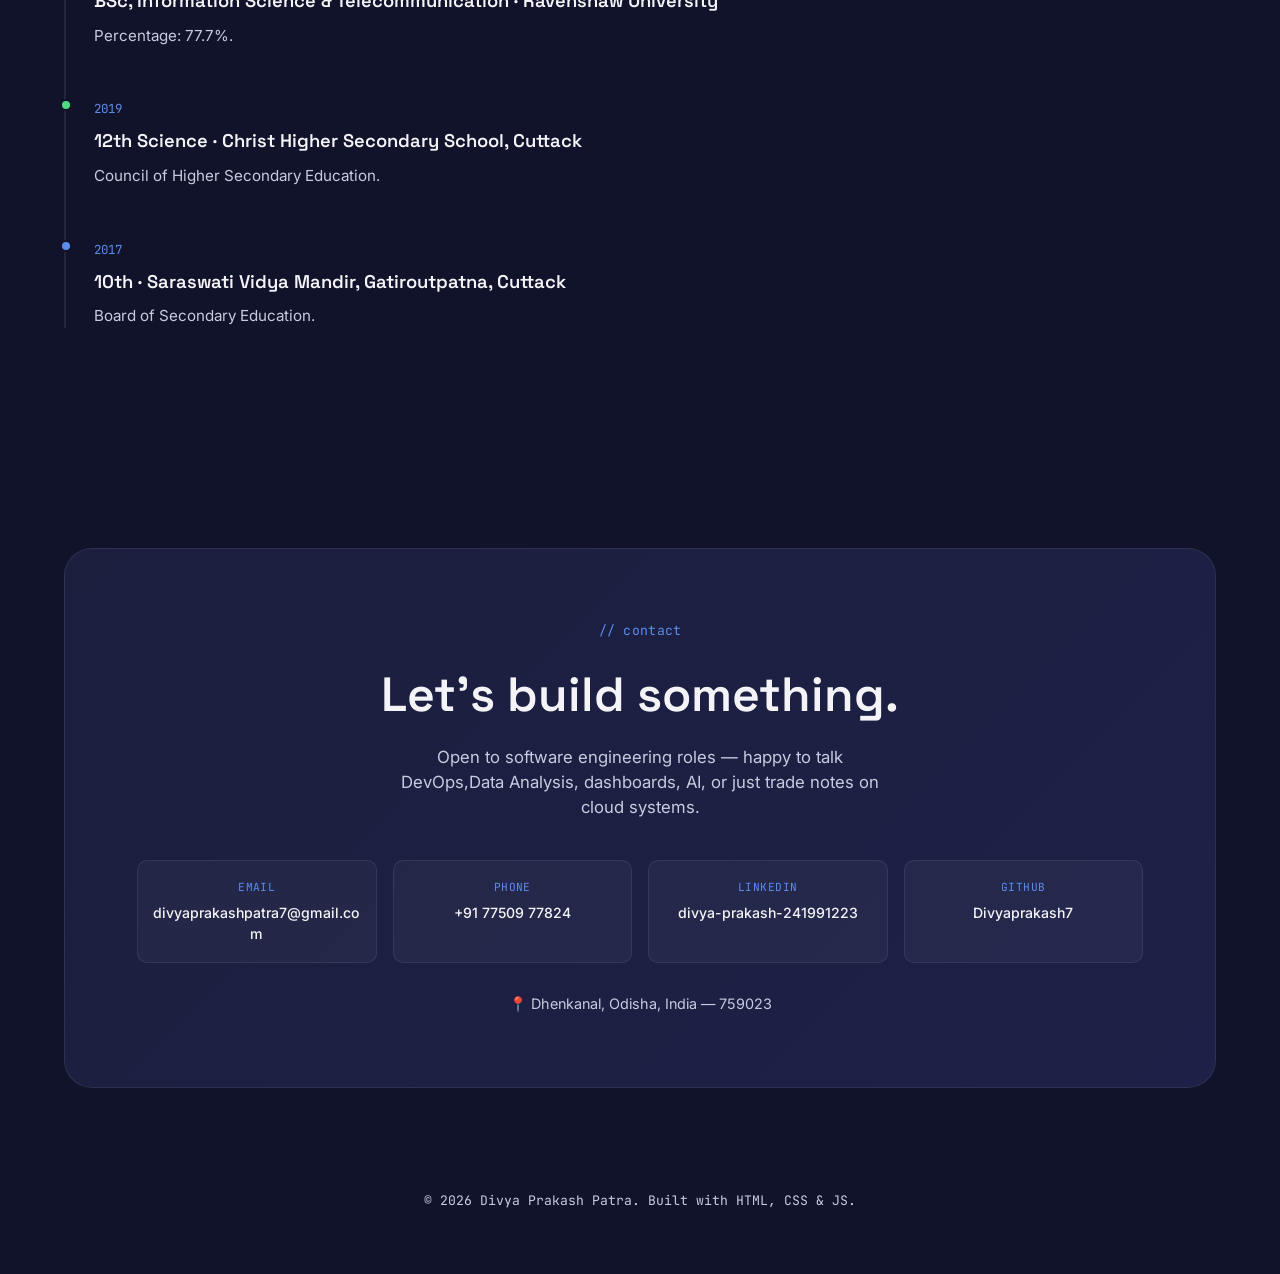
==== commit b6e86d1c: "new version uploaded successfully" ====
--- a/index.html
+++ b/index.html
@@ -30,6 +30,7 @@
 </header>
 
 <div class="mobile-menu" id="mobileMenu">
+  <button type="button" class="mobile-menu__close" id="mobileMenuClose" aria-label="Close menu">×</button>
   <a href="#about">About</a>
   <a href="#projects">Projects</a>
   <a href="#skills">Skills</a>
@@ -44,7 +45,7 @@
     <div class="hero__grid">
       <div class="hero__copy">
         <p class="eyebrow">// Software engineer · Msc computer science 
-          <br>// Jenkins · Docker · Git/GitHub · DevOps · SQL  · PowerBI · CI/CD ·   AI/ML </p>
+          <br>// Data Analysis · Jenkins · Docker · DevOps · SQL  · PowerBI · CI/CD ·   AI/ML </p>
         <h1 class="hero__title">
           Divya<br>
           <span class="accent-sweep">Prakash ☕︎</span>
@@ -167,19 +168,21 @@
           <span class="chip">HTML/CSS</span><span class="chip">Docker</span><span class="chip">DockerHub</span><span class="chip">Linux</span>
         </div>
       </article>
-
-      <article class="project-card project-card--amber">
-        <div class="project-card__top">
-          <span class="project-card__tag">Power BI</span>
+     <article class="project-card project-card--green">
+        <div class="project-card__top">
+          <span class="project-card__tag">Web App</span>
           <span class="project-card__date">2026</span>
         </div>
-        <h3>Laptop Data Analysis Dashboard</h3>
-        <p>A "best laptop for you" decision dashboard — modeled and visualized laptop
-          specs and pricing data to help surface the best options for different
-          buyer needs.</p>
-        <div class="chip-row">
-          <span class="chip">Power BI</span><span class="chip">Data Analysis</span>
-        </div>
+        <h3>BMI Calculator</h3>
+        <p>A responsive Body Mass Index calculator built from scratch with vanilla
+          HTML, CSS, and JavaScript — supports metric and imperial units, a visual
+          BMI scale, and a personalized healthy weight range based on your height.</p>
+        <div class="chip-row">
+          <span class="chip">HTML5</span><span class="chip">CSS</span><span class="chip">JavaScript</span>
+        </div>
+        <a href="https://github.com/Divyaprakash7/BMI" target="_blank" rel="noopener" class="project-card__link">
+          View on GitHub →
+        </a>
       </article>
 
       <article class="project-card project-card--amber">
@@ -213,26 +216,29 @@
           <span class="chip">SVM</span><span class="chip">Random Forest</span><span class="chip">CNN</span><span class="chip">RNN</span><span class="chip">Genetic Algorithms</span><span class="chip">PSO</span>
         </div>
       </article>
-
-      <article class="project-card project-card--green">
-        <div class="project-card__top">
-          <span class="project-card__tag">Web App</span>
+      <article class="project-card project-card--violet project-card--wide">
+        <div class="project-card__top">
+          <span class="project-card__tag">Full stack Web Dev</span>
           <span class="project-card__date">2026</span>
         </div>
-        <h3>BMI Calculator</h3>
-        <p>A responsive Body Mass Index calculator built from scratch with vanilla
-          HTML, CSS, and JavaScript — supports metric and imperial units, a visual
-          BMI scale, and a personalized healthy weight range based on your height.</p>
-        <div class="chip-row">
-          <span class="chip">HTML5</span><span class="chip">CSS</span><span class="chip">JavaScript</span>
-        </div>
-        <a href="https://github.com/Divyaprakash7/BMI" target="_blank" rel="noopener" class="project-card__link">
-          View on GitHub →
-        </a>
-      </article>
-
-    </div>
-  </section>
+        <h3>Job Tracker</h3>
+        <p>I built a Job Tracker website to help simplify the chaos of job hunting. Instead of juggling spreadsheets, sticky notes, and scattered emails, this app lets users manage their entire job search in one place. Users can add job applications, track their status (applied, interviewing, offered, rejected), set follow-up reminders, and store important details like company name, role, application date, and notes — all in a clean, intuitive interface.
+The goal was to make job searching feel less overwhelming and more organized, giving users a clear picture of where they stand across multiple applications at a glance. Whether you're applying to a handful of roles or dozens, the tracker keeps everything structured and easy to update.</p>
+        <div class="chip-row">
+          <span class="chip">HTML5</span><span class="chip">CSS</span><span class="chip">JavaScript</span><span class="chip">PHP</span><span class="chip">MySql</span>
+        </div>
+        <a href="https://drive.google.com/drive/folders/1YmtsmOngO8mLQtSDTlCXigdJEvgJDmL0?usp=sharing" target="_blank" rel="noopener" class="project-card__link">
+          View Screenshots→
+        </a>
+      </article>
+
+ 
+    </div>
+
+  </section>
+      <a href="project.html" style= "padding:10px; border: 0.5px solid rgb(57, 57, 88); border-radius: 20px; margin: 6vw;font-family: var(--mono); font-size: 0.62rem; color: var(--blue);
+  letter-spacing: 0.02em; background: rgb(31, 31, 57); color: white;"> Explore all projects >>></a>
+
 
   <!-- SKILLS -->
   <section class="skills" id="skills">
--- a/style.css
+++ b/style.css
@@ -111,6 +111,19 @@
 }
 .mobile-menu.open { transform: translateX(0); }
 .mobile-menu a { font-family: var(--display); font-size: 1.3rem; font-weight: 500; }
+.mobile-menu__close {
+  position: absolute;
+  top: 20px;
+  right: 20px;
+  width: 38px;
+  height: 38px;
+  border: none;
+  background: transparent;
+  color: var(--paper);
+  font-size: 1.5rem;
+  line-height: 1;
+  cursor: pointer;
+}
 
 /* ===========================================================
    HERO
@@ -260,6 +273,10 @@
   font-family: var(--mono); font-size: 0.82rem; color: var(--green); margin-top: 4px;
   transition: gap .2s var(--ease);
 }
+.project-card--violet .project-card__link {
+  font-family: var(--mono); font-size: 0.82rem; color: var(--violet); margin-top: 4px;
+  transition: gap .2s var(--ease);
+}
 .project-card__link:hover { text-decoration: underline; }
 
 .chip-row { display: flex; flex-wrap: wrap; gap: 8px; }
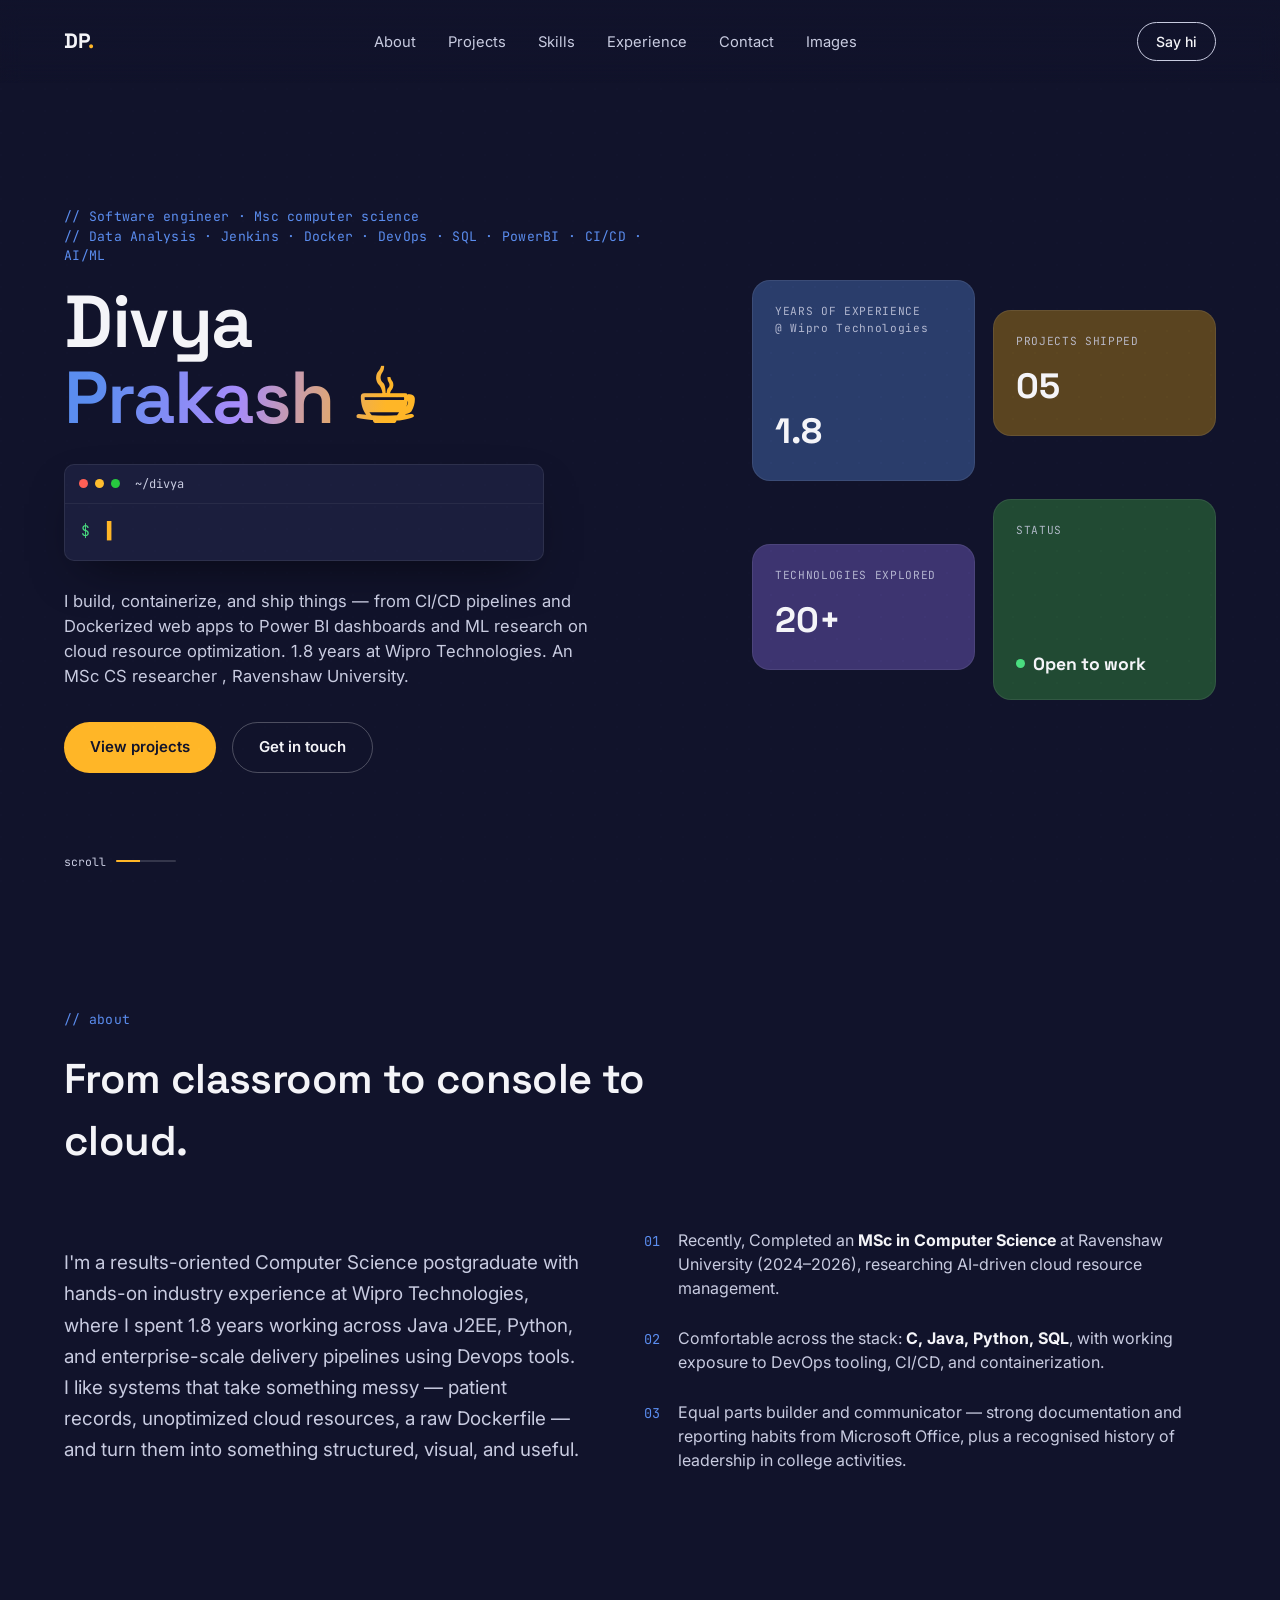
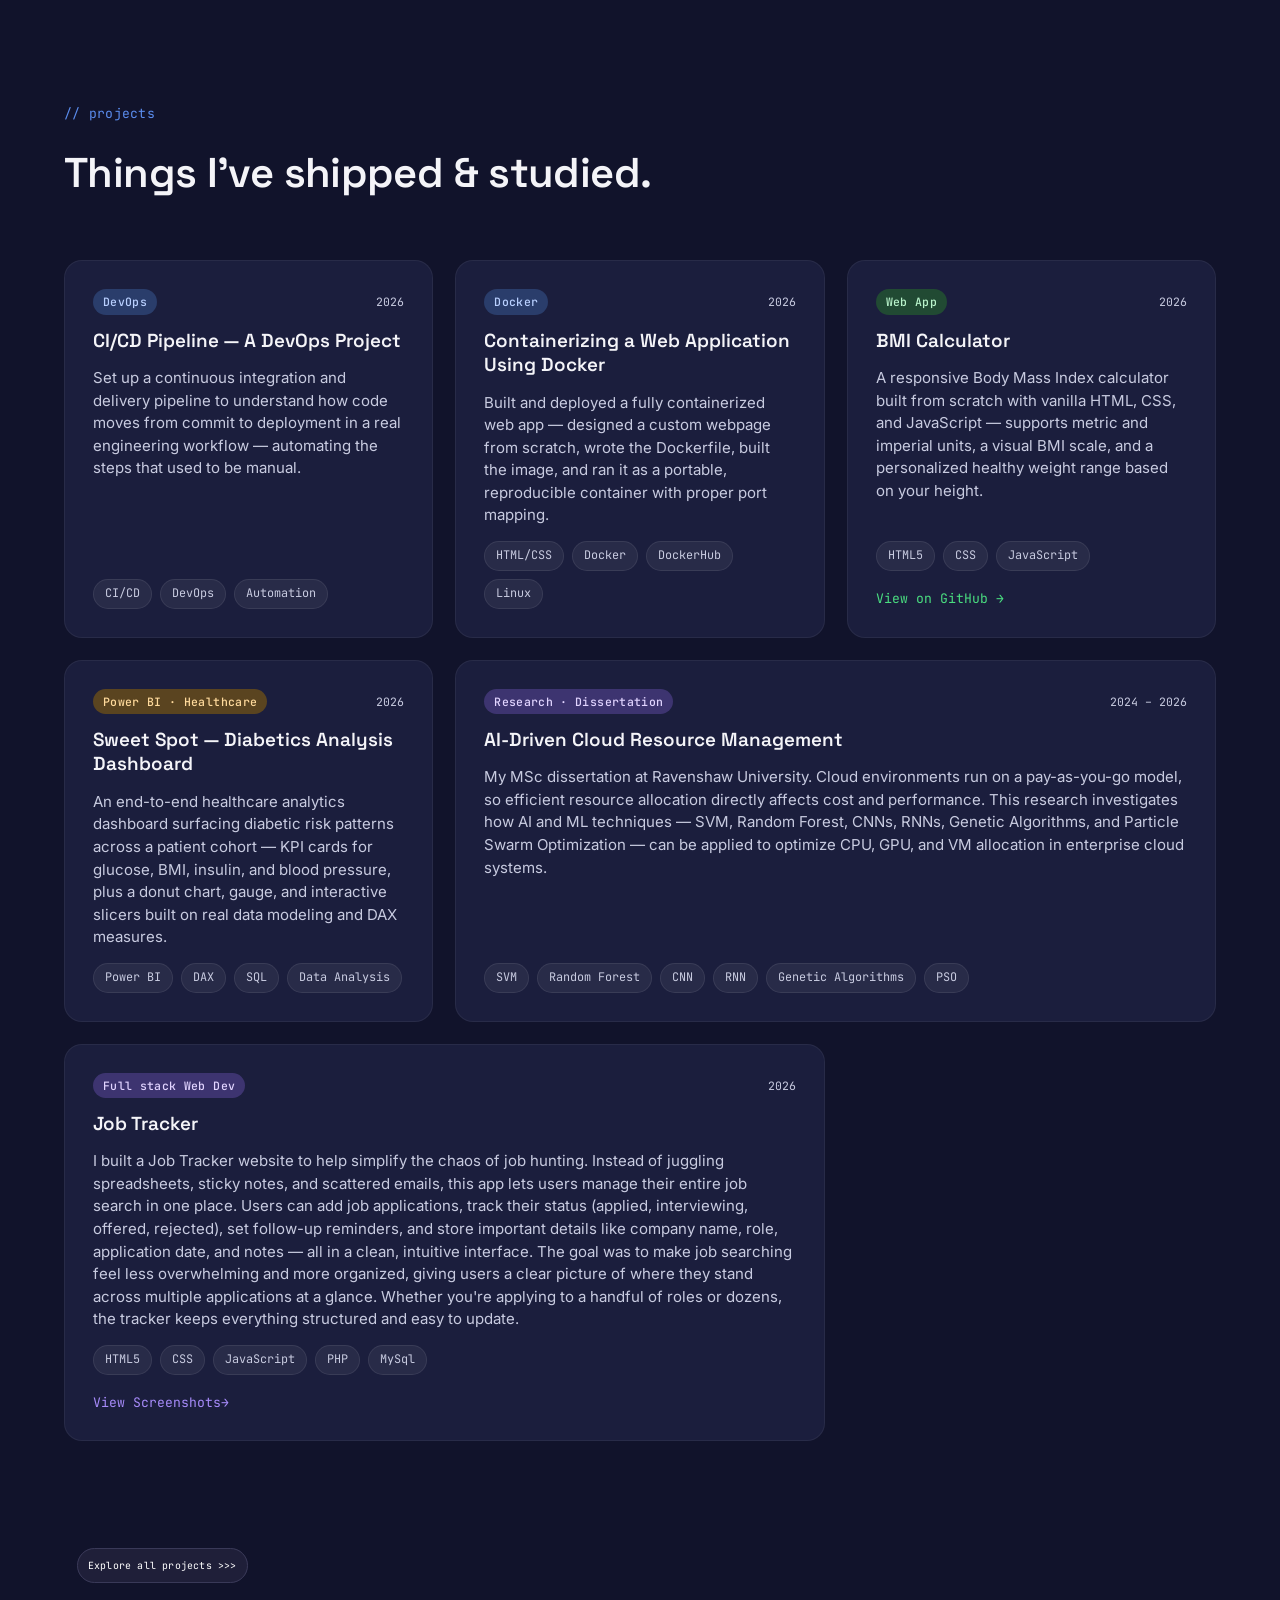
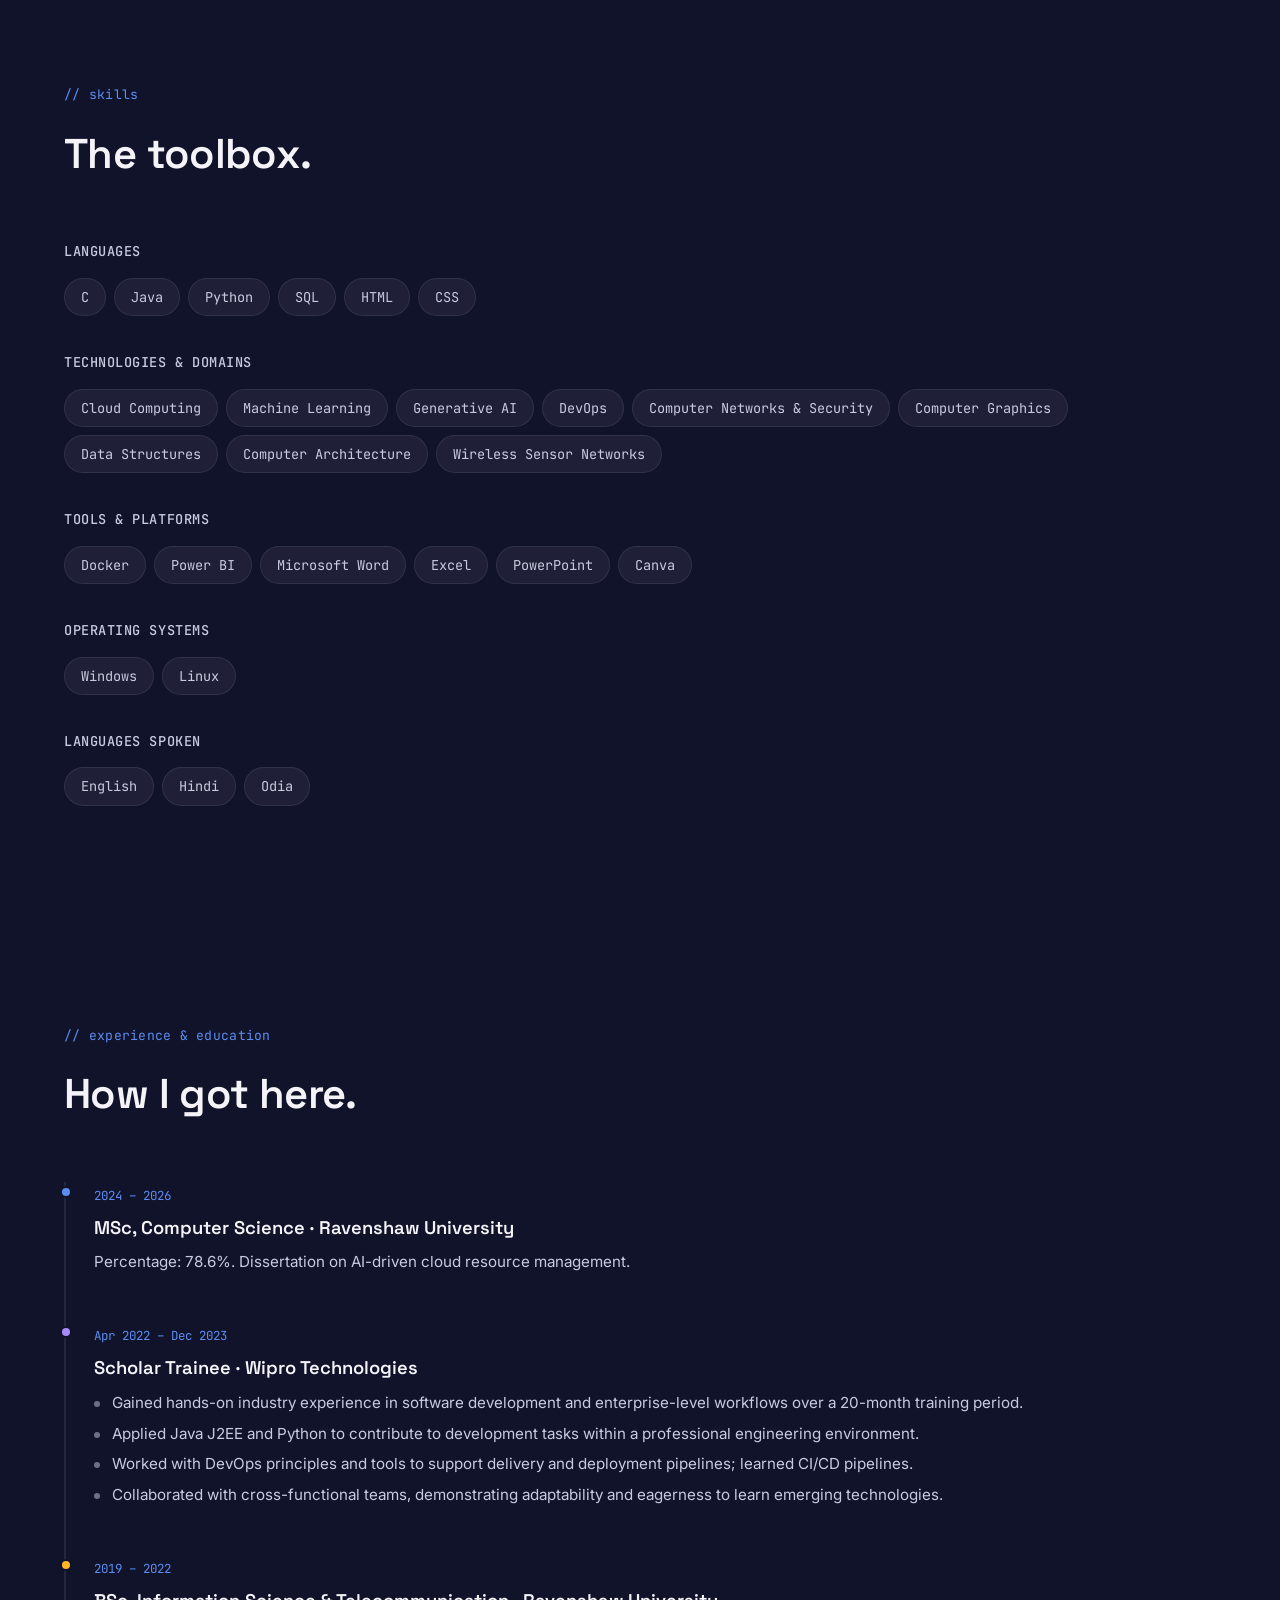
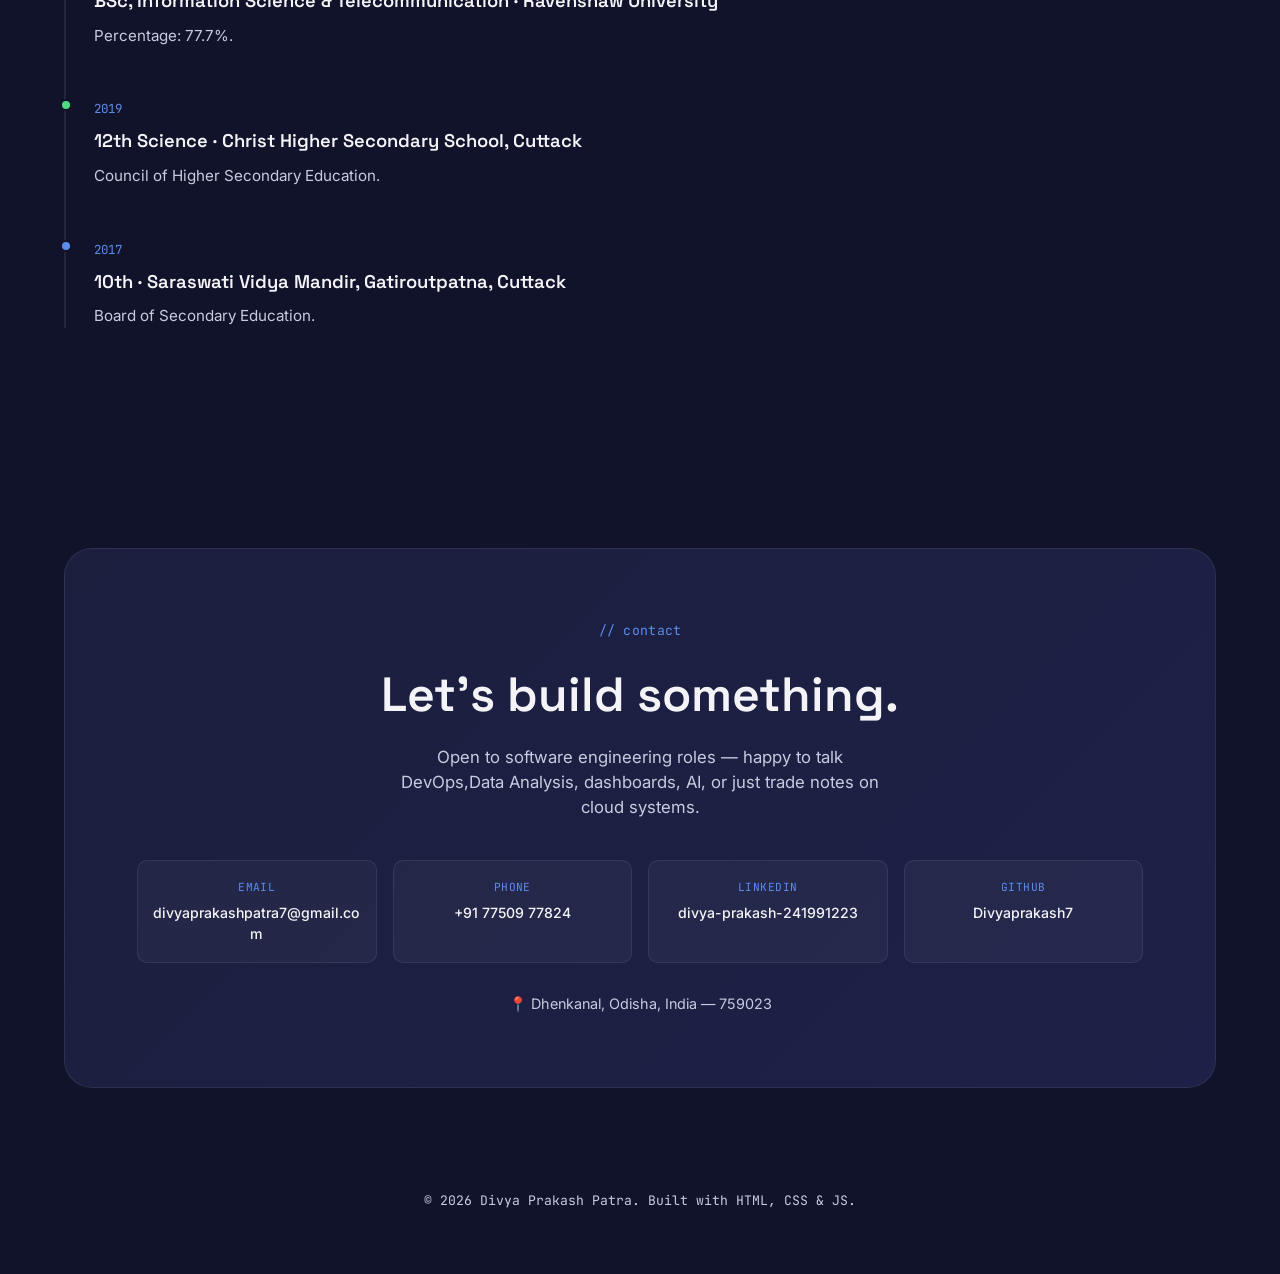
==== commit fef409e4: "version 2 uploaded successfully" ====
--- a/index.html
+++ b/index.html
@@ -22,6 +22,8 @@
     <a href="#skills">Skills</a>
     <a href="#experience">Experience</a>
     <a href="#contact">Contact</a>
+    <a href="image.html">Images</a>
+
   </nav>
   <a href="#contact" class="nav__cta">Say hi</a>
   <button class="nav__burger" id="burger" aria-label="Toggle menu" aria-expanded="false">
@@ -36,6 +38,8 @@
   <a href="#skills">Skills</a>
   <a href="#experience">Experience</a>
   <a href="#contact">Contact</a>
+  <a href="image.html">Images</a>
+
 </div>
 
 <main id="top">
